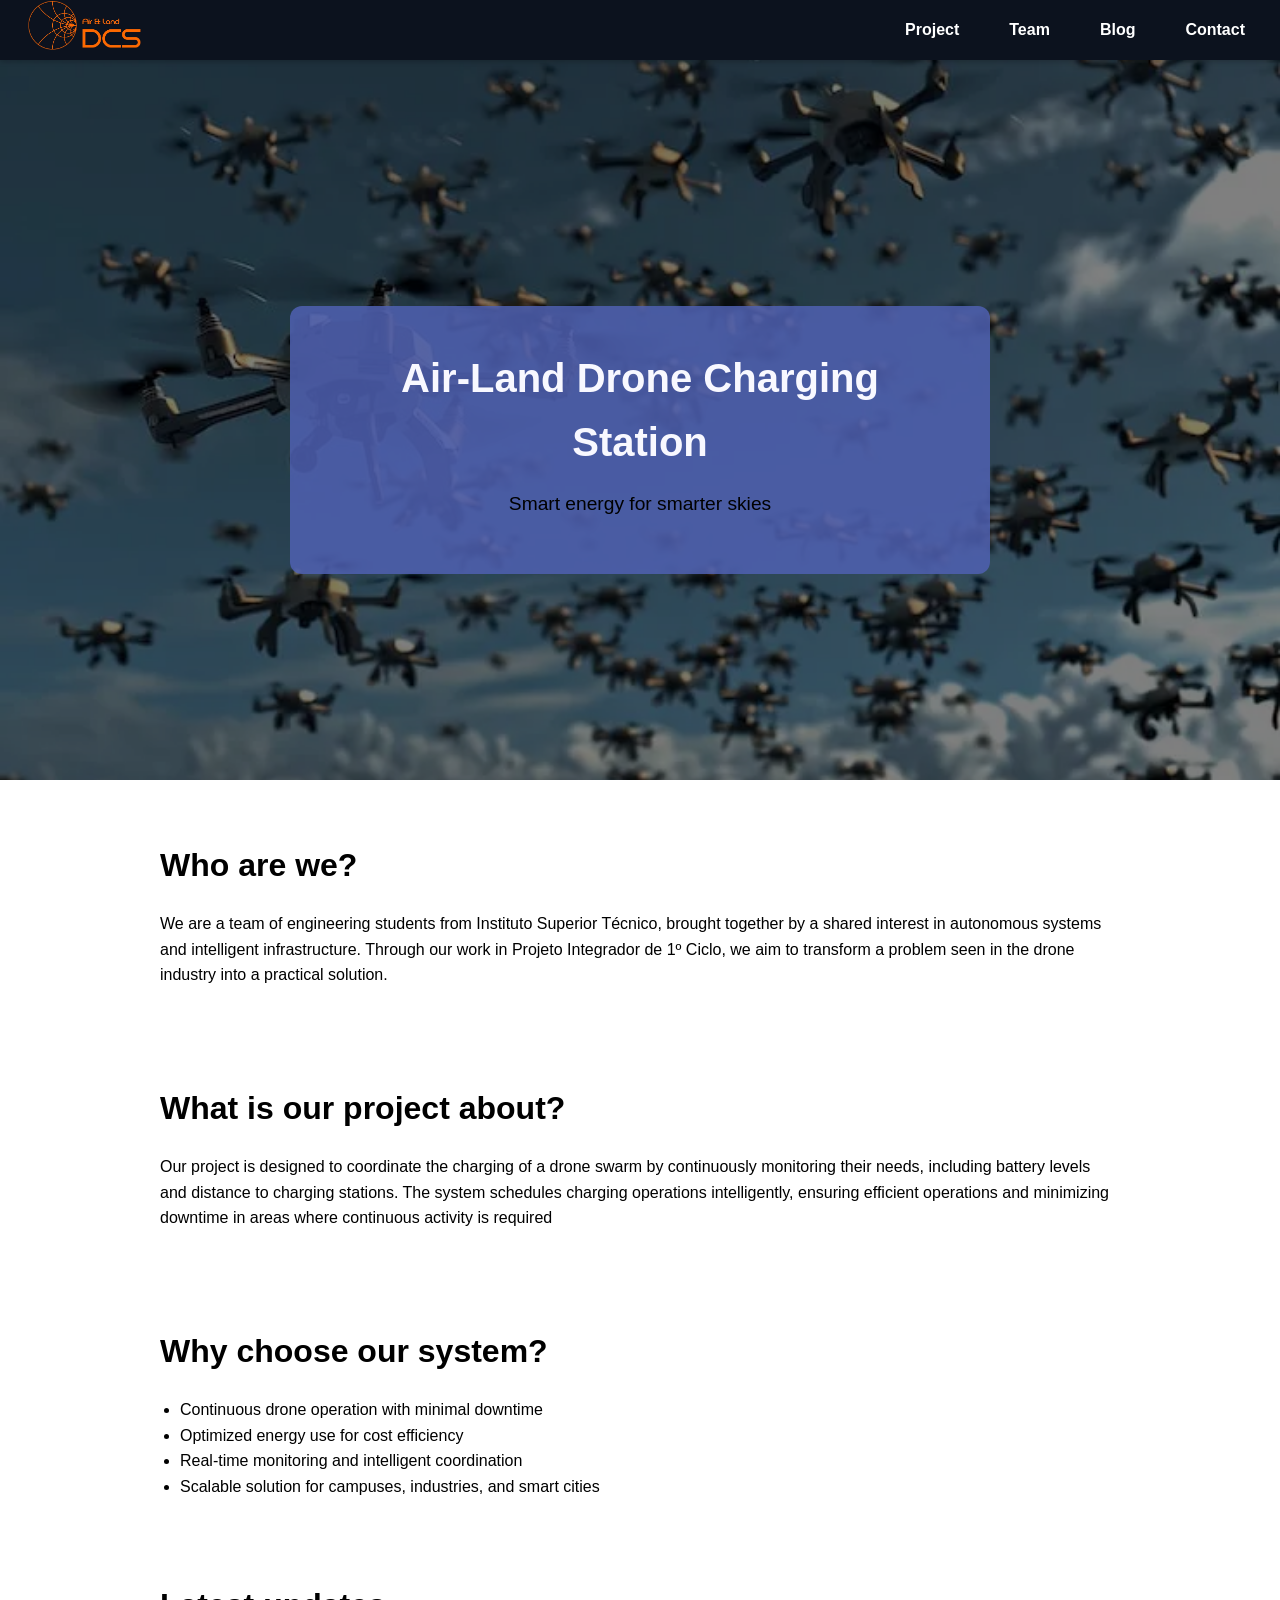
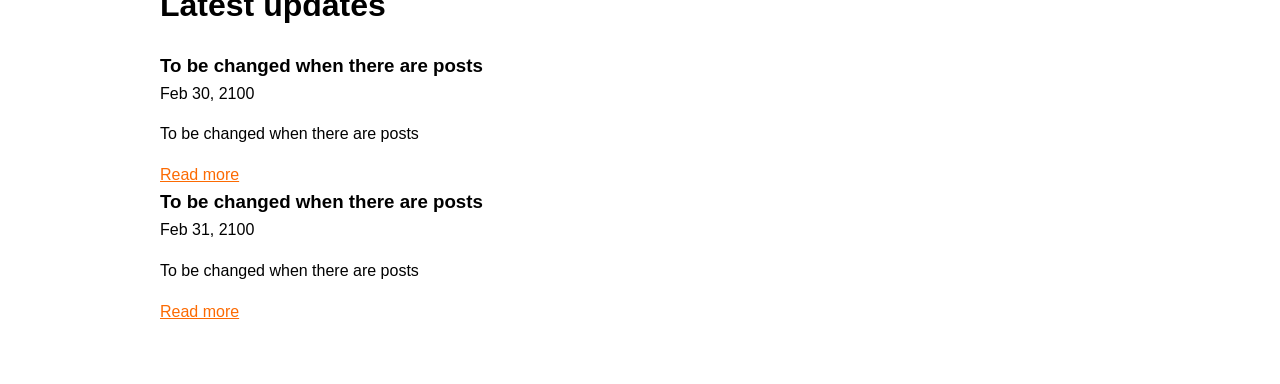
==== index.html @ af237a59 "Organizing images into folder" ====
<!DOCTYPE html>
<html lang="en">
<head>
    <meta charset="UTF-8">
    <meta name="viewport" content="width=device-width, initial-scale=1.0">
    <title>Home - Air-Land Drone Charging Station</title>
    <link rel="stylesheet" href="site.css">
</head>
<body>

<nav>
    <div class="logo">
    <a href="index.html">
        <img src="images/logo.jpeg" alt="Air-Land Drone Charging Station Logo">
    </a>
    </div>

    <ul>
        <li><a href="project.html">Project</a></li>
        <li><a href="team.html">Team</a></li>
        <li><a href="blog.html">Blog</a></li>
        <li><a href="contact.html">Contact</a></li>
    </ul>
</nav>

<header class="hero">
    <div class="hero-content">
        <h1>Air-Land Drone Charging Station</h1>
        <p>Smart energy for smarter skies</p>
    </div>
</header>


<section>
    <h2>Who are we?</h2>
    <p>
        We are a team of engineering students from Instituto Superior Técnico, brought together by a shared interest in autonomous systems and intelligent infrastructure. Through our work in Projeto Integrador de 1º Ciclo, we aim to transform a problem seen in the drone industry into a practical solution.
    </p>
</section>

<section>
    <h2>What is our project about?</h2>
    <p>
        Our project is designed to coordinate the charging of a drone swarm by continuously monitoring their needs, including battery levels and distance to charging stations. The system schedules charging operations intelligently, ensuring efficient operations and minimizing downtime in areas where continuous activity is required
    </p>
</section>

<section>
    <h2>Why choose our system?</h2>
    <ul>
        <li>Continuous drone operation with minimal downtime</li>
        <li>Optimized energy use for cost efficiency</li>
        <li>Real-time monitoring and intelligent coordination</li>
        <li>Scalable solution for campuses, industries, and smart cities</li>
    </ul>
</section>

<section class="blog-preview">
    <h2>Latest updates</h2>
    <div class="blog-cards">
        <!-- Blog Post 1 -->
        <article class="blog-card">
            <h3>To be changed when there are posts</h3>
            <p class="date">Feb 30, 2100</p>
            <p>
                To be changed when there are posts
            </p>
            <a href="blog-post1.html" class="read-more">Read more</a>
        </article>

        <!-- Blog Post 2 -->
        <article class="blog-card">
            <h3>To be changed when there are posts</h3>
            <p class="date">Feb 31, 2100</p>
            <p>
                To be changed when there are posts
            </p>
            <a href="blog-post2.html" class="read-more">Read more</a>
        </article>
    </div>
</section>
</body>
</html>
---- site.css ----
/* =========================
   GENERAL RESET
========================= */
* {
    margin: 0;
    padding: 0;
    box-sizing: border-box;
    font-family: Arial, sans-serif;
}

body {
    background-color: #ffffff;
    color: #000000;
    line-height: 1.6;
    margin-top: 60px; /* Push content below fixed navbar */
}

/* =========================
   NAVBAR
========================= */
nav {
    background-color: #0c121e;
    position: fixed;
    top: 0;
    left: 0;
    width: 100%;
    height: 60px;
    z-index: 1000;
    display: flex;
    justify-content: space-between;
    align-items: center;
    padding: 0 20px;
    box-shadow: 0 2px 5px rgba(0,0,0,0.2);
}

nav .logo h2 {
    color: white;
    font-size: 1.5rem;
}

nav ul {
    list-style: none;
    display: flex;
    margin: 0;
    padding: 0;
}

nav ul li {
    margin-left: 20px;
}

nav ul li a {
    color: white;
    text-decoration: none;
    font-weight: bold;
    padding: 10px 15px;
    display: block;
    transition: background-color 0.3s, color 0.3s;
}

nav ul li a:hover {
    background-color: #f75d0a;
    border-radius: 4px;
}

/* =========================
   HEADER
========================= */
header {
    text-align: center;
    padding: 80px 20px 40px 20px; /* Top padding accounts for navbar */
    background-color: #060d41;
}

header h1 {
    font-size: 2.5rem;
    color: #f8f8ff;
    margin-bottom: 10px;
}

header p {
    font-size: 1.2rem;
}

/* =========================
   SECTIONS
========================= */
section {
    max-width: 1000px;
    margin: 40px auto;
    padding: 20px;
}

h2 {
    color: #000000;
    font-size: 2rem;
    margin-bottom: 20px;
}

ul {
    list-style: disc;
    margin-left: 20px;
}

p {
    margin-bottom: 15px;
}

/* =========================
   TEAM CARDS
========================= */
#team div {
    background-color: white;
    padding: 20px;
    margin-bottom: 20px;
    border-radius: 8px;
    box-shadow: 0 2px 8px rgba(0,0,0,0.1);
}

/* =========================
   LINKS
========================= */
a {
    color: #fc6a02;
}

a:hover {
    text-decoration: underline;
}

/* =========================
   FOOTER
========================= */
footer {
    background-color: #333;
    color: white;
    text-align: center;
    padding: 20px 0;
    margin-top: 40px;
}

.logo img {
    height: 65px;   /* Adjust size */
    width: auto;
}


/* =========================
   RESPONSIVE DESIGN
========================= */
@media (max-width: 768px) {
    nav ul {
        flex-direction: column;
        background-color: #333;
        position: absolute;
        top: 60px;
        right: 0;
        width: 100%;
        display: none; /* Hidden by default, can be toggled with JS if needed */
    }

    nav ul li {
        margin: 10px 0;
        text-align: center;
    }

    header h1 {
        font-size: 2rem;
    }

    h2 {
        font-size: 1.5rem;
    }
}

.hero {
    position: relative;
    height: 80vh; /* takes most of screen */
    background: url("images/header.jpeg") center/cover no-repeat;
    display: flex;
    justify-content: center;
    align-items: center;
}

/* Dark translucent overlay */
.hero::before {
    content: "";
    position: absolute;
    inset: 0;
    background: rgba(0, 0, 0, 0.5); /* adjust 0.5 for darker/lighter */
}

/* Box in front */
.hero-content {
    position: relative;
    background: rgba(79, 97, 178, 0.85);
    padding: 40px 60px;
    border-radius: 12px;
    text-align: center;
    max-width: 700px;
}

/* Optional styling */
.hero-content h1 {
    margin-bottom: 15px;
}

.hero-content p {
    font-size: 1.2rem;
}

.team {
    padding: 60px 20px;
    max-width: 1200px;
    margin: 0 auto;
}

.team h2 {
    text-align: center;
    margin-bottom: 50px;
    font-size: 2rem;
}

/* Flex container for cards */
.team-cards {
    display: flex;
    flex-wrap: wrap; /* wrap to second row */
    gap: 30px;
    justify-content: center;
}

/* Each card will take ~1/3 of container width minus gaps */
.team-card {
    background-color: #f9f9f9;
    border-radius: 12px;
    padding: 20px;
    text-align: center;
    flex: 0 1 calc(33.333% - 20px); /* 3 per row with gap adjustment */
    box-shadow: 0 4px 8px rgba(0,0,0,0.1);
    transition: transform 0.3s, box-shadow 0.3s;
}

.team-card:hover {
    transform: translateY(-5px);
    box-shadow: 0 8px 16px rgba(0,0,0,0.2);
}

.team-card img {
    width: 120px;
    height: 120px;
    border-radius: 50%;
    object-fit: cover;
    margin-bottom: 15px;
}

.team-card h3 {
    margin: 10px 0 5px;
}

.team-card p {
    font-size: 0.95rem;
    color: #555;
}

/* Responsive: stack on smaller screens */
@media (max-width: 900px) {
    .team-card {
        flex: 0 1 calc(50% - 20px); /* 2 per row */
    }
}

@media (max-width: 600px) {
    .team-card {
        flex: 0 1 100%; /* 1 per row */
    }
}
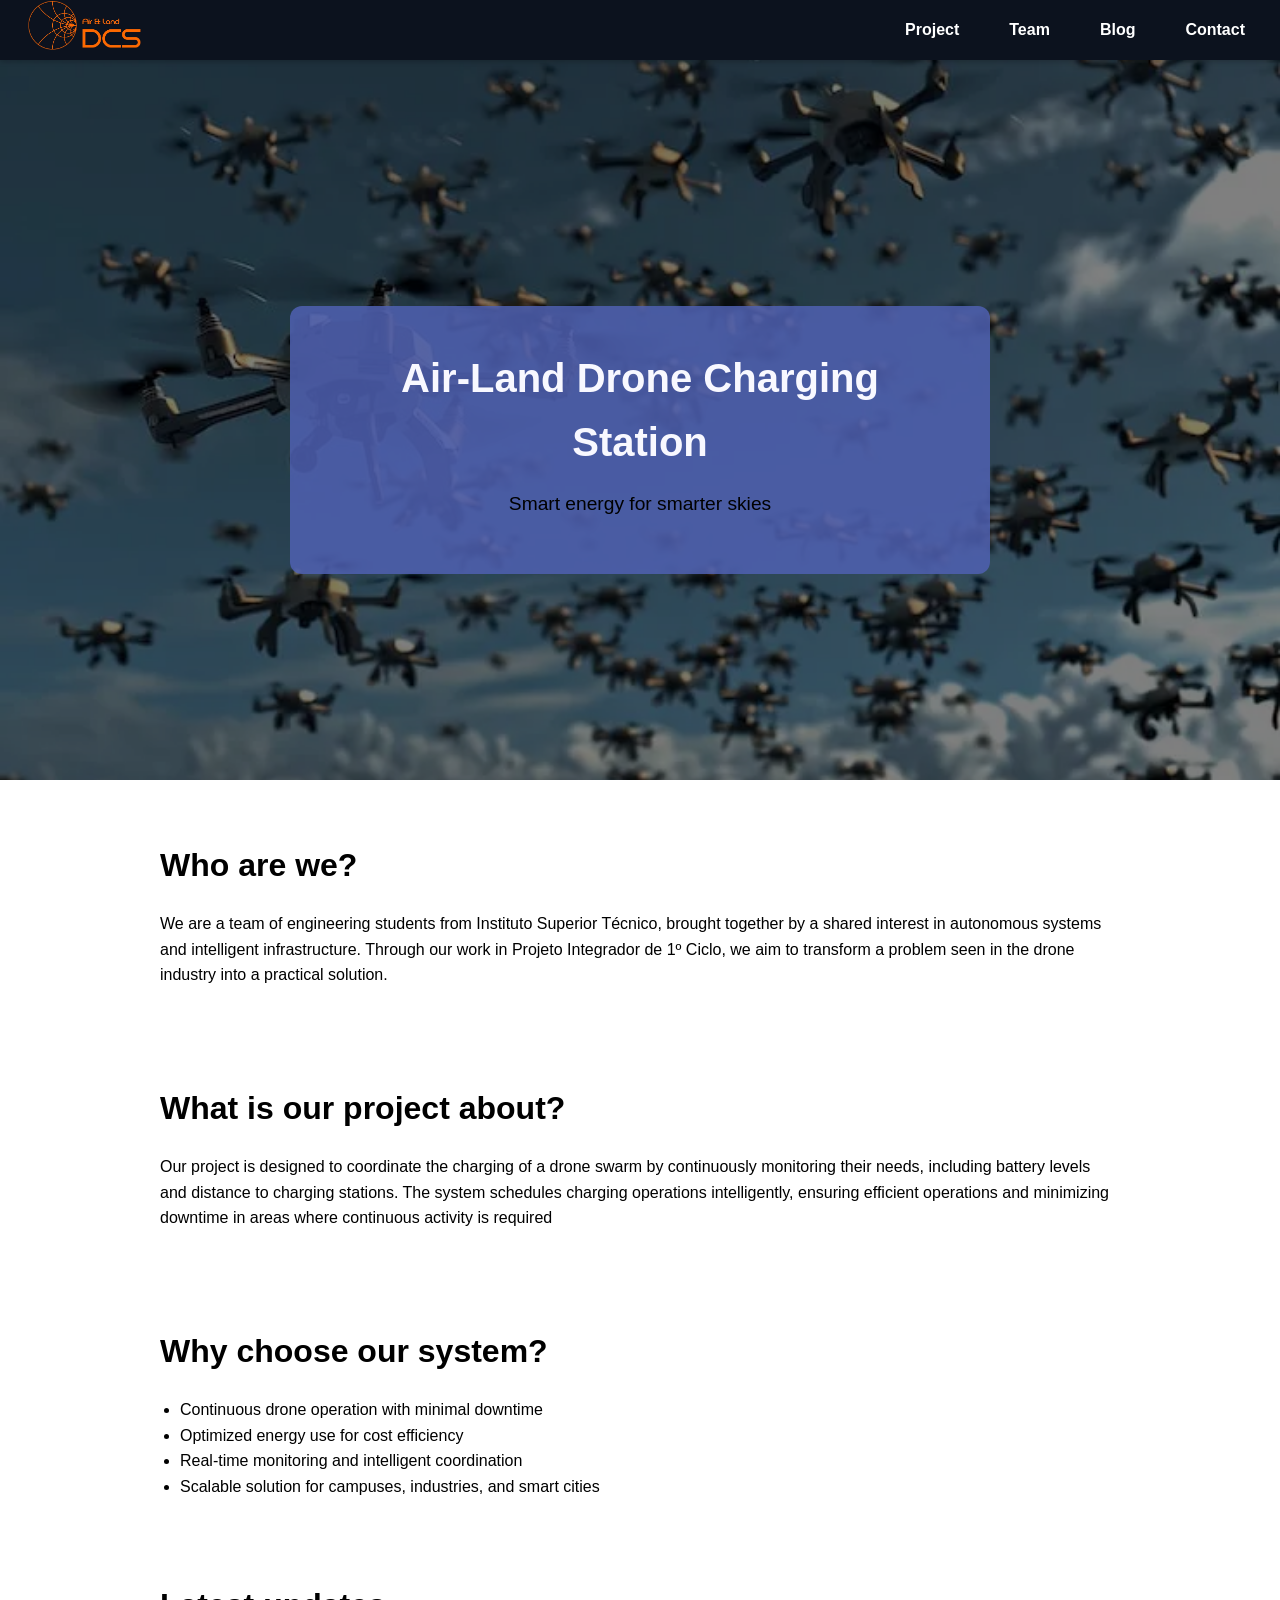
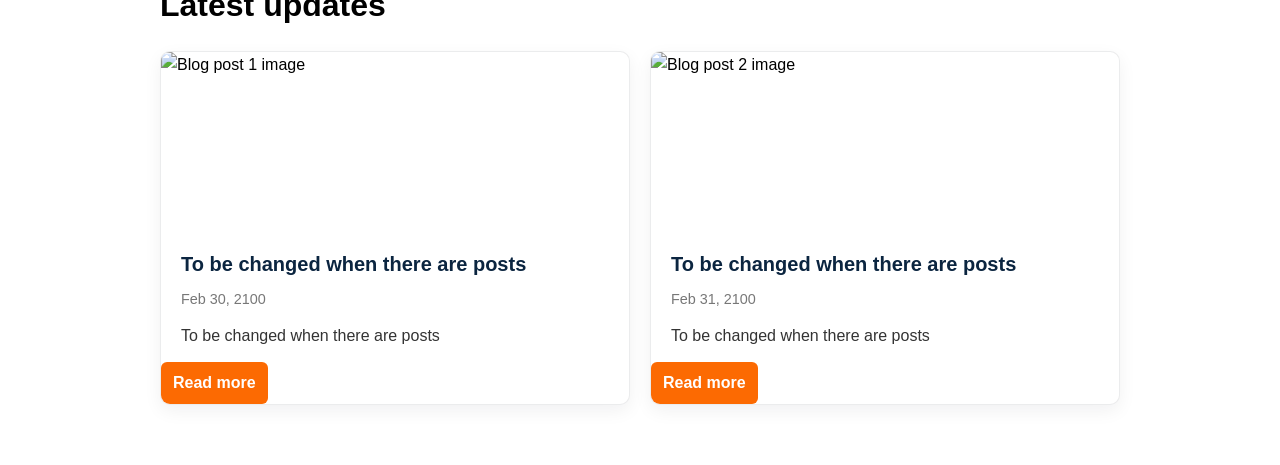
==== commit f2f83bd3: "Introduction of Javascript to website" ====
--- a/index.html
+++ b/index.html
@@ -6,7 +6,7 @@
     <title>Home - Air-Land Drone Charging Station</title>
     <link rel="stylesheet" href="site.css">
 </head>
-<body>
+<body id="top">
 
 <nav>
     <div class="logo">
@@ -60,6 +60,7 @@
     <div class="blog-cards">
         <!-- Blog Post 1 -->
         <article class="blog-card">
+            <img src="images/blog-post-1.jpg" alt="Blog post 1 image" class="blog-image">
             <h3>To be changed when there are posts</h3>
             <p class="date">Feb 30, 2100</p>
             <p>
@@ -70,6 +71,7 @@
 
         <!-- Blog Post 2 -->
         <article class="blog-card">
+            <img src="images/blog-post-2.jpg" alt="Blog post 2 image" class="blog-image">
             <h3>To be changed when there are posts</h3>
             <p class="date">Feb 31, 2100</p>
             <p>
@@ -79,5 +81,10 @@
         </article>
     </div>
 </section>
+
+<!-- Back to top button -->
+<button id="backToTop" class="back-to-top" aria-label="Back to top">↑ Top</button>
+
+<script src="script.js"></script>
 </body>
 </html>
--- a/site.css
+++ b/site.css
@@ -13,6 +13,44 @@
     color: #000000;
     line-height: 1.6;
     margin-top: 60px; /* Push content below fixed navbar */
+}
+
+/* Smooth scrolling for the document */
+html {
+    scroll-behavior: auto;
+}
+
+/* Back-to-top button centered along bottom with fade-in */
+.back-to-top {
+    position: fixed;
+    left: 50%;
+    transform: translateX(-50%) translateY(10px);
+    bottom: 28px;
+    background: #fc6a02;
+    color: #ffffff;
+    border: none;
+    padding: 14px 18px;
+    font-size: 1rem;
+    border-radius: 28px;
+    box-shadow: 0 10px 28px rgba(0,0,0,0.20);
+    cursor: pointer;
+    z-index: 2000;
+    font-weight: 800;
+    opacity: 0;
+    visibility: hidden;
+    pointer-events: none;
+    transition: opacity 420ms cubic-bezier(.2,.8,.2,1), transform 420ms cubic-bezier(.2,.8,.2,1);
+}
+
+.back-to-top.show {
+    opacity: 1;
+    visibility: visible;
+    pointer-events: auto;
+    transform: translateX(-50%) translateY(0);
+}
+
+.back-to-top:hover {
+    background: #f75d0a;
 }
 
 /* =========================
@@ -274,3 +312,174 @@
         flex: 0 1 100%; /* 1 per row */
     }
 }
+
+/* Team hero with background image and white overlay */
+.team-hero {
+    position: relative;
+    background: url("images/preto.jpeg") center/cover no-repeat;
+    padding: 120px 20px; /* creates vertical space for image */
+}
+
+.overlay-box {
+    max-width: 1100px;
+    margin: 0 auto;
+    background: white;
+    padding: 30px;
+    border-radius: 12px;
+    box-shadow: 0 10px 30px rgba(10,20,40,0.12);
+}
+
+.overlay-box h2 {
+    margin-bottom: 18px;
+    font-size: 2rem;
+    text-align: center;
+}
+
+
+.team-members {
+    display: grid;
+    grid-template-columns: repeat(3, 1fr);
+    gap: 18px;
+    justify-items: center;
+}
+
+.member-card {
+    background: #f9fbff;
+    border-radius: 8px;
+    padding: 14px;
+    width: 100%;
+    max-width: 220px;
+    text-align: center;
+    box-shadow: 0 6px 18px rgba(10,20,40,0.06);
+    display: flex;
+    flex-direction: column;
+    align-items: center;
+    transition: transform 260ms cubic-bezier(.2,.8,.2,1), box-shadow 260ms ease, background-color 260ms ease;
+}
+
+.member-card img {
+    width: 100px;
+    height: 100px;
+    border-radius: 8px; /* small rectangle look */
+    object-fit: cover;
+    margin-bottom: 10px;
+}
+
+/* Hover effect: subtle lift, scale and deeper shadow */
+.member-card:hover {
+    transform: translateY(-8px) scale(1.03);
+    box-shadow: 0 18px 40px rgba(10,20,40,0.16);
+    background: #ffffff;
+}
+
+.member-card h4 {
+    margin: 6px 0 4px;
+    font-size: 1rem;
+}
+
+.member-card p {
+    font-size: 0.9rem;
+    color: #555;
+}
+
+
+@media (max-width: 900px) {
+    .team-members {
+        grid-template-columns: repeat(2, 1fr);
+    }
+
+    .overlay-box {
+        padding: 20px;
+    }
+}
+
+@media (max-width: 480px) {
+    .team-members {
+        grid-template-columns: 1fr;
+    }
+}
+
+/* =========================
+   BLOG PREVIEW CARDS
+   Display two rectangular post cards side-by-side
+========================= */
+.blog-preview .blog-cards {
+    display: flex;
+    gap: 20px;
+    align-items: stretch;
+    justify-content: space-between;
+}
+
+.blog-preview .blog-card {
+    background: #ffffff;
+    border: 1px solid rgba(12,18,30,0.08);
+    border-radius: 10px;
+    overflow: hidden;
+    box-shadow: 0 6px 18px rgba(10,20,40,0.06);
+    flex: 0 1 calc(50% - 10px); /* two cards side-by-side */
+    display: flex;
+    flex-direction: column;
+    justify-content: space-between;
+    min-height: 300px;
+}
+
+.blog-preview .blog-card .blog-image {
+    width: 100%;
+    height: 180px;
+    object-fit: cover;
+    margin-bottom: 0;
+    display: block;
+}
+
+.blog-preview .blog-card > h3,
+.blog-preview .blog-card > .date,
+.blog-preview .blog-card > p,
+.blog-preview .blog-card > .read-more {
+    padding: 0 20px;
+}
+
+.blog-preview .blog-card > h3:first-of-type {
+    padding-top: 16px;
+}
+
+.blog-preview .blog-card h3 {
+    font-size: 1.25rem;
+    margin-bottom: 8px;
+    color: #0b2540;
+}
+
+.blog-preview .blog-card .date {
+    color: #777;
+    font-size: 0.9rem;
+    margin-bottom: 12px;
+}
+
+.blog-preview .blog-card p {
+    color: #333;
+    margin-bottom: 14px;
+    flex-grow: 1;
+}
+
+.blog-preview .blog-card .read-more {
+    align-self: flex-start;
+    background: #fc6a02;
+    color: white;
+    padding: 8px 12px;
+    border-radius: 6px;
+    text-decoration: none;
+    font-weight: bold;
+}
+
+.blog-preview .blog-card .read-more:hover {
+    background: #f75d0a;
+}
+
+@media (max-width: 720px) {
+    .blog-preview .blog-cards {
+        flex-direction: column;
+    }
+
+    .blog-preview .blog-card {
+        flex: 0 1 100%;
+    }
+}
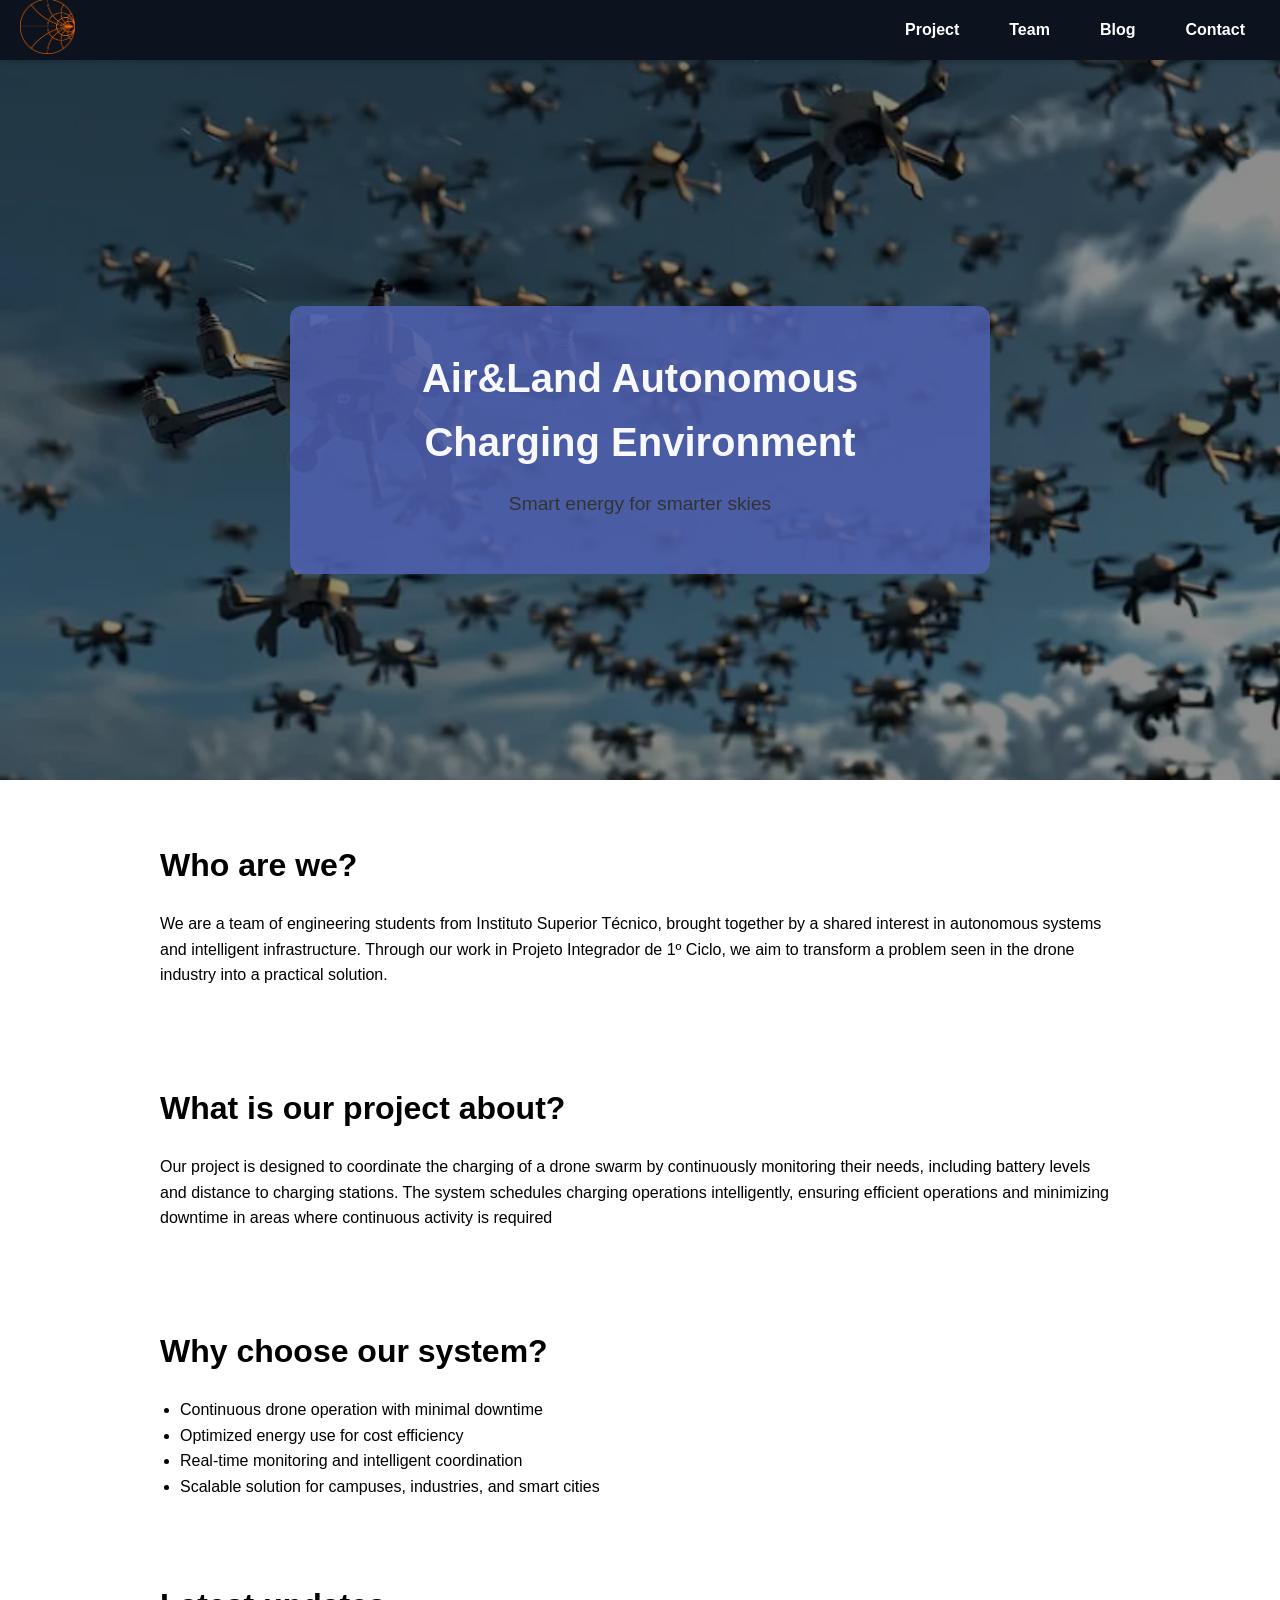
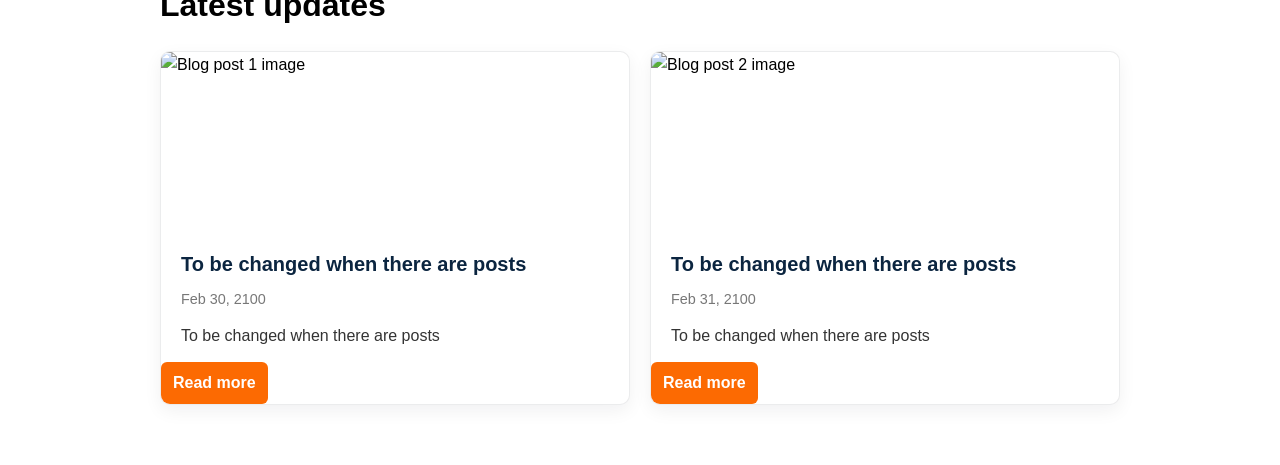
==== commit 1a2aecd9: "finishing touches" ====
--- a/index.html
+++ b/index.html
@@ -3,7 +3,7 @@
 <head>
     <meta charset="UTF-8">
     <meta name="viewport" content="width=device-width, initial-scale=1.0">
-    <title>Home - Air-Land Drone Charging Station</title>
+    <title>Home - Air&Land Autonomous Charging Environment</title>
     <link rel="stylesheet" href="site.css">
 </head>
 <body id="top">
@@ -11,7 +11,7 @@
 <nav>
     <div class="logo">
     <a href="index.html">
-        <img src="images/logo.jpeg" alt="Air-Land Drone Charging Station Logo">
+        <img src="images/logo2.jpeg" alt="Air&Land Autonomous Charging Environment Logo">
     </a>
     </div>
 
@@ -23,9 +23,9 @@
     </ul>
 </nav>
 
-<header class="hero">
+<header class="hero hero--large">
     <div class="hero-content">
-        <h1>Air-Land Drone Charging Station</h1>
+        <h1>Air&Land Autonomous Charging Environment</h1>
         <p>Smart energy for smarter skies</p>
     </div>
 </header>
@@ -66,7 +66,7 @@
             <p>
                 To be changed when there are posts
             </p>
-            <a href="blog-post1.html" class="read-more">Read more</a>
+            <a href="404.html" class="read-more">Read more</a>
         </article>
 
         <!-- Blog Post 2 -->
@@ -77,7 +77,7 @@
             <p>
                 To be changed when there are posts
             </p>
-            <a href="blog-post2.html" class="read-more">Read more</a>
+            <a href="404.html" class="read-more">Read more</a>
         </article>
     </div>
 </section>
--- a/site.css
+++ b/site.css
@@ -29,9 +29,13 @@
     background: #fc6a02;
     color: #ffffff;
     border: none;
-    padding: 14px 18px;
-    font-size: 1rem;
-    border-radius: 28px;
+    width: 110px;
+    height: 44px;
+    display: flex;
+    align-items: center;
+    justify-content: center;
+    font-size: 1.2rem;
+    border-radius: 22px;
     box-shadow: 0 10px 28px rgba(0,0,0,0.20);
     cursor: pointer;
     z-index: 2000;
@@ -178,7 +182,7 @@
 }
 
 .logo img {
-    height: 65px;   /* Adjust size */
+    height: 55px;   /* Adjust size */
     width: auto;
 }
 
@@ -212,39 +216,67 @@
 }
 
 .hero {
+    background: url("images/header.jpeg") center/cover no-repeat;
+    background-size: cover;
+}
+
+/* Large hero: used on index page, shows overlay + centered box */
+.hero.hero--large {
     position: relative;
-    height: 80vh; /* takes most of screen */
-    background: url("images/header.jpeg") center/cover no-repeat;
-    display: flex;
+    height: 80vh; /* big header for index */
+    display: flex;
+    align-items: center;
     justify-content: center;
-    align-items: center;
-}
-
-/* Dark translucent overlay */
-.hero::before {
+}
+
+.hero.hero--large::before {
     content: "";
     position: absolute;
     inset: 0;
-    background: rgba(0, 0, 0, 0.5); /* adjust 0.5 for darker/lighter */
-}
-
-/* Box in front */
-.hero-content {
+    background: rgba(0, 0, 0, 0.45);
+}
+
+.hero.hero--large .hero-content {
     position: relative;
     background: rgba(79, 97, 178, 0.85);
     padding: 40px 60px;
     border-radius: 12px;
     text-align: center;
     max-width: 700px;
-}
-
-/* Optional styling */
+    color: #f8f8ff;
+}
+
+.hero.hero--large .hero-content h1 {
+    margin-bottom: 15px;
+}
+
+.hero.hero--large .hero-content p {
+    font-size: 1.2rem;
+}
+
+/* Small hero: used on project page, no overlay, smaller height */
+.hero.hero--small {
+    position: relative;
+    height: 40vh; /* reduced height for project */
+    display: block;
+}
+
+/* Generic hero-content when used outside header (project page) */
+.hero-content {
+    margin: 20px auto;
+    text-align: center;
+    max-width: 900px;
+    padding: 18px 20px;
+    color: #060d41;
+}
+
 .hero-content h1 {
-    margin-bottom: 15px;
+    margin-bottom: 8px;
 }
 
 .hero-content p {
-    font-size: 1.2rem;
+    font-size: 1.05rem;
+    color: #333;
 }
 
 .team {
@@ -483,3 +515,312 @@
         flex: 0 1 100%;
     }
 }
+
+/* =========================
+   PROJECT SECTIONS - Alternate Text & Images
+========================= */
+.project-section {
+    padding: 60px 20px;
+    max-width: 1200px;
+    margin: 40px auto;
+}
+
+.project-row {
+    display: flex;
+    align-items: center;
+    gap: 50px;
+    justify-content: space-between;
+}
+
+.project-row.reverse {
+    flex-direction: row-reverse;
+}
+
+.project-text {
+    flex: 1;
+    min-width: 300px;
+}
+
+.project-text h2 {
+    font-size: 2rem;
+    color: #0c121e;
+    margin-bottom: 20px;
+}
+
+.project-text p {
+    font-size: 1.05rem;
+    color: #333;
+    line-height: 1.8;
+    margin-bottom: 15px;
+}
+
+.project-image {
+    flex: 1;
+    min-width: 300px;
+}
+
+.project-image img {
+    width: 100%;
+    height: auto;
+    border-radius: 12px;
+    box-shadow: 0 8px 20px rgba(0,0,0,0.15);
+    object-fit: cover;
+}
+
+.key-features {
+    padding: 60px 20px;
+    max-width: 1000px;
+    margin: 60px auto;
+    background-color: #f5f5f5;
+    border-radius: 12px;
+}
+
+.key-features h2 {
+    text-align: center;
+    margin-bottom: 30px;
+    font-size: 2rem;
+}
+
+.key-features ul {
+    list-style: none;
+    margin-left: 0;
+}
+
+.key-features li {
+    padding: 12px 0 12px 30px;
+    position: relative;
+    font-size: 1.05rem;
+    color: #333;
+}
+
+.key-features li::before {
+    content: "✓";
+    position: absolute;
+    left: 0;
+    color: #fc6a02;
+    font-weight: bold;
+    font-size: 1.2rem;
+}
+
+/* Responsive Design for Project Sections */
+@media (max-width: 900px) {
+    .project-row {
+        flex-direction: column;
+        gap: 30px;
+    }
+
+    .project-row.reverse {
+        flex-direction: column;
+    }
+
+    .project-text,
+    .project-image {
+        min-width: 100%;
+    }
+
+    .project-row {
+        gap: 30px;
+    }
+}
+
+@media (max-width: 600px) {
+    .project-section {
+        padding: 40px 15px;
+    }
+
+    .project-text h2 {
+        font-size: 1.5rem;
+    }
+
+    .project-text p {
+        font-size: 1rem;
+    }
+}
+
+/* =========================
+   CONTACT PAGE STYLES
+========================= */
+.contact-page {
+    max-width: 1000px;
+    margin: 40px auto;
+    padding: 0 20px;
+}
+
+.contact-info,
+.location {
+    background: #f9f9f9;
+    padding: 30px 20px;
+    border-radius: 12px;
+    margin-bottom: 40px;
+    box-shadow: 0 4px 12px rgba(0,0,0,0.08);
+}
+
+.map-container {
+            width: 100%;
+            height: 400px;
+            border-radius: 12px;
+            overflow: hidden;
+            margin-top: 20px;
+        }
+
+        /* Back-to-top button */
+        .back-to-top {
+            position: fixed;
+            bottom: 30px;
+            right: 30px;
+            background: #222;
+            color: #fff;
+            border: none;
+            padding: 12px 16px;
+            border-radius: 50%;
+            cursor: pointer;
+            opacity: 0;
+            transition: opacity 0.3s;
+            z-index: 1000;
+        }
+
+        .back-to-top.show {
+            opacity: 1;
+        }
+
+.contact-info h2,
+.location h2 {
+    margin-bottom: 20px;
+    font-size: 2rem;
+    color: #0c121e;
+}
+
+.contact-info ul {
+    list-style: none;
+    padding-left: 0;
+}
+
+.contact-info li {
+    margin-bottom: 10px;
+    font-size: 1.1rem;
+}
+
+.map-container {
+    position: relative;
+    padding-bottom: 56.25%; /* 16:9 ratio */
+    height: 0;
+    overflow: hidden;
+    border-radius: 12px;
+}
+
+.map-container iframe {
+    position: absolute;
+    top: 0;
+    left: 0;
+    width: 100%;
+    height: 100%;
+    border: 0;
+}
+
+/* =========================
+   404 ERROR PAGE
+========================= */
+.error-404 {
+    display: flex;
+    align-items: center;
+    justify-content: center;
+    gap: 60px;
+    max-width: 1200px;
+    margin: 80px auto;
+    padding: 40px 20px;
+    min-height: 60vh;
+}
+
+.error-content {
+    flex: 1;
+    min-width: 300px;
+}
+
+.error-content h1 {
+    font-size: 8rem;
+    font-weight: 900;
+    color: #fc6a02;
+    line-height: 1;
+    margin-bottom: 10px;
+}
+
+.error-content h2 {
+    font-size: 2.5rem;
+    color: #0c121e;
+    margin-bottom: 20px;
+}
+
+.error-content p {
+    font-size: 1.1rem;
+    color: #555;
+    margin-bottom: 30px;
+    line-height: 1.8;
+}
+
+.error-btn {
+    display: inline-block;
+    background: #fc6a02;
+    color: white;
+    padding: 14px 32px;
+    border-radius: 8px;
+    text-decoration: none;
+    font-weight: bold;
+    font-size: 1.05rem;
+    transition: background 0.3s ease;
+}
+
+.error-btn:hover {
+    background: #f75d0a;
+    text-decoration: none;
+}
+
+.error-image {
+    flex: 1;
+    min-width: 300px;
+    text-align: center;
+}
+
+.error-image img {
+    width: 100%;
+    max-width: 450px;
+    height: auto;
+    border-radius: 12px;
+    box-shadow: 0 10px 40px rgba(0,0,0,0.15);
+}
+
+/* Responsive: stack on smaller screens */
+@media (max-width: 900px) {
+    .error-404 {
+        flex-direction: column;
+        gap: 40px;
+        margin: 60px auto;
+    }
+
+    .error-content h1 {
+        font-size: 6rem;
+    }
+
+    .error-content h2 {
+        font-size: 2rem;
+    }
+}
+
+@media (max-width: 600px) {
+    .error-404 {
+        margin: 40px auto;
+        padding: 20px 15px;
+    }
+
+    .error-content h1 {
+        font-size: 4rem;
+    }
+
+    .error-content h2 {
+        font-size: 1.5rem;
+    }
+
+    .error-content p {
+        font-size: 1rem;
+    }
+}
+
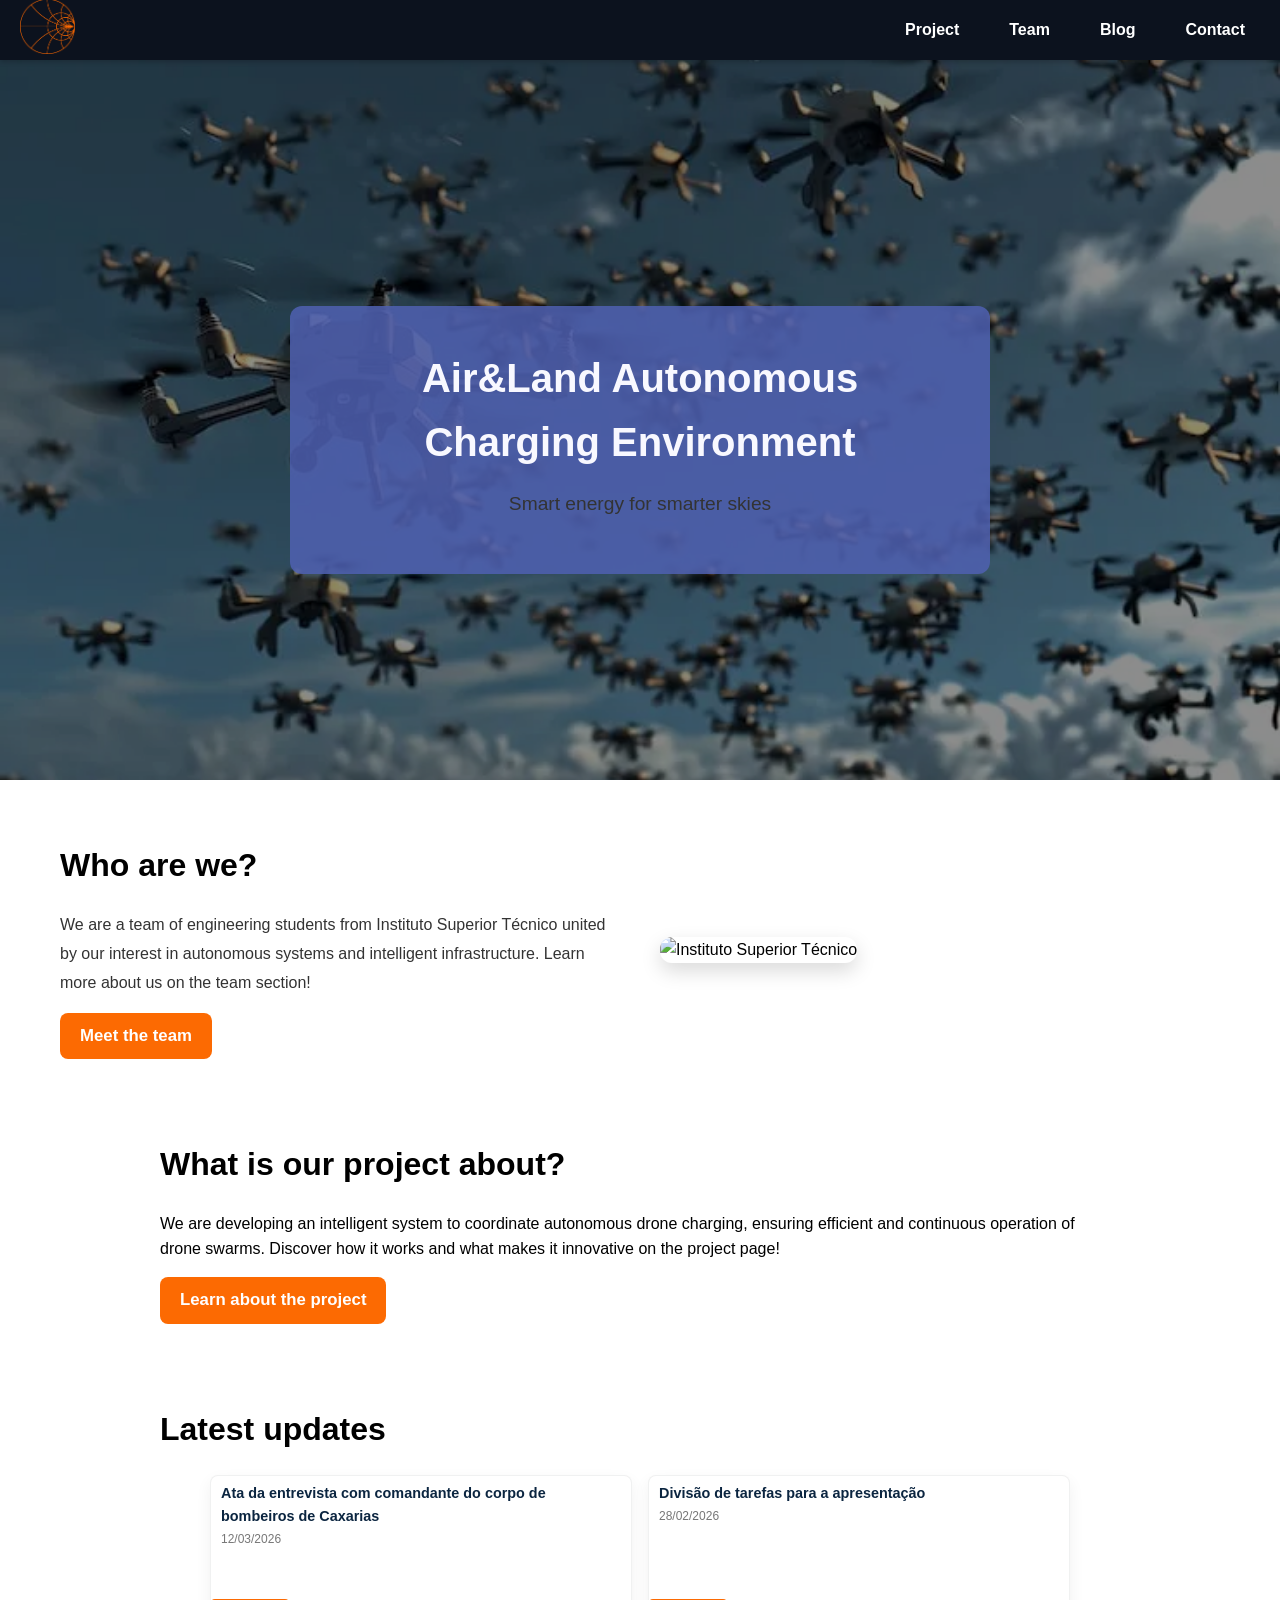
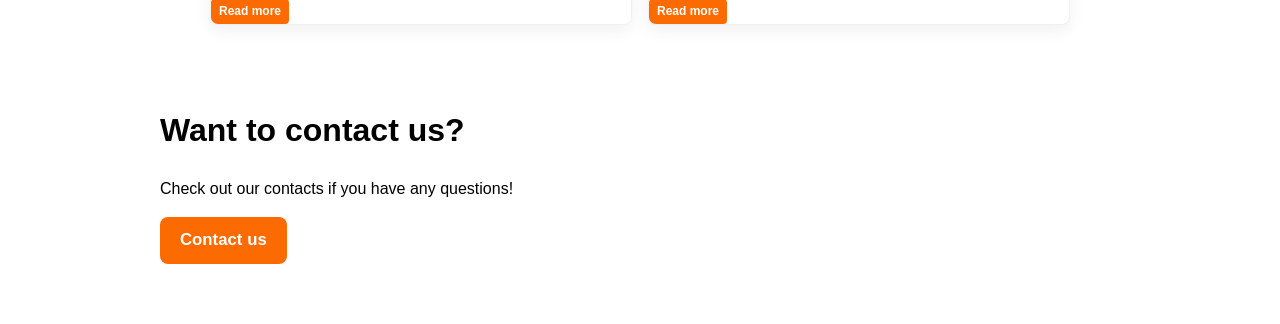
==== commit f13b5057: "pagina da equipa melhorada" ====
--- a/index.html
+++ b/index.html
@@ -31,55 +31,49 @@
 </header>
 
 
-<section>
-    <h2>Who are we?</h2>
-    <p>
-        We are a team of engineering students from Instituto Superior Técnico, brought together by a shared interest in autonomous systems and intelligent infrastructure. Through our work in Projeto Integrador de 1º Ciclo, we aim to transform a problem seen in the drone industry into a practical solution.
-    </p>
+<section class="who-are-we">
+    <div class="who-content">
+        <h2>Who are we?</h2>
+        <p>
+            We are a team of engineering students from Instituto Superior Técnico united by our interest in autonomous systems and intelligent infrastructure. Learn more about us on the team section!
+        </p>
+        <a href="team.html" class="team-btn">Meet the team</a>
+    </div>
+    <div class="who-image">
+        <img src="images/tecnico.jpeg" alt="Instituto Superior Técnico">
+    </div>
 </section>
 
 <section>
     <h2>What is our project about?</h2>
     <p>
-        Our project is designed to coordinate the charging of a drone swarm by continuously monitoring their needs, including battery levels and distance to charging stations. The system schedules charging operations intelligently, ensuring efficient operations and minimizing downtime in areas where continuous activity is required
+        We are developing an intelligent system to coordinate autonomous drone charging, ensuring efficient and continuous operation of drone swarms. Discover how it works and what makes it innovative on the project page!
     </p>
-</section>
-
-<section>
-    <h2>Why choose our system?</h2>
-    <ul>
-        <li>Continuous drone operation with minimal downtime</li>
-        <li>Optimized energy use for cost efficiency</li>
-        <li>Real-time monitoring and intelligent coordination</li>
-        <li>Scalable solution for campuses, industries, and smart cities</li>
-    </ul>
+    <a href="project.html" class="project-btn">Learn about the project</a>
 </section>
 
 <section class="blog-preview">
     <h2>Latest updates</h2>
     <div class="blog-cards">
+     <article class="blog-card">
+                <h3>Ata da entrevista com comandante do corpo de bombeiros de Caxarias</h3>
+                <p class="date">12/03/2026</p>
+                <a href="12_3.html" class="read-more">Read more</a>
+            </article>
+
         <!-- Blog Post 1 -->
         <article class="blog-card">
-            <img src="images/blog-post-1.jpg" alt="Blog post 1 image" class="blog-image">
-            <h3>To be changed when there are posts</h3>
-            <p class="date">Feb 30, 2100</p>
-            <p>
-                To be changed when there are posts
-            </p>
-            <a href="404.html" class="read-more">Read more</a>
-        </article>
-
-        <!-- Blog Post 2 -->
-        <article class="blog-card">
-            <img src="images/blog-post-2.jpg" alt="Blog post 2 image" class="blog-image">
-            <h3>To be changed when there are posts</h3>
-            <p class="date">Feb 31, 2100</p>
-            <p>
-                To be changed when there are posts
-            </p>
-            <a href="404.html" class="read-more">Read more</a>
+                <h3>Divisão de tarefas para a apresentação</h3>
+                <p class="date">28/02/2026</p>
+                <a href="28_2.html" class="read-more">Read more</a>
         </article>
     </div>
+</section>
+
+<section>
+    <h2>Want to contact us?</h2>
+    <p>Check out our contacts if you have any questions!</p>
+    <a href="contact.html" class="contact-btn">Contact us</a>
 </section>
 
 <!-- Back to top button -->
--- a/site.css
+++ b/site.css
@@ -218,6 +218,7 @@
 .hero {
     background: url("images/header.jpeg") center/cover no-repeat;
     background-size: cover;
+    margin-bottom: 24px; /* space between header image and following title/content */
 }
 
 /* Large hero: used on index page, shows overlay + centered box */
@@ -345,18 +346,152 @@
     }
 }
 
-/* Team hero with background image and white overlay */
+/* Team hero section */
 .team-hero {
     position: relative;
-    background: url("images/preto.jpeg") center/cover no-repeat;
-    padding: 120px 20px; /* creates vertical space for image */
+    background: #f1f4ff;
+    min-height: auto;
+    display: block;
+    padding: 50px 20px 30px;
+}
+
+.team-hero h2 {
+    text-align: center;
+    margin-bottom: 20px;
+}
+
+/* Team page alternating member rows */
+.team-section {
+    max-width: 1100px;
+    margin: 80px auto 40px;
+    padding: 0 16px;
+}
+
+.team-top-row {
+    display: grid;
+    grid-template-columns: 1fr minmax(260px, 440px);
+    gap: 24px;
+    align-items: center;
+    margin-bottom: 28px;
+}
+
+.team-intro-block h2 {
+    margin: 0 0 12px;
+    font-size: 2rem;
+    color: #0c121e;
+}
+
+.team-intro-block p {
+    font-size: 1rem;
+    color: #2f3858;
+    line-height: 1.4;
+    max-width: 640px;
+}
+
+.team-group-photo {
+    margin: 0;
+    border-radius: 12px;
+    overflow: hidden;
+    box-shadow: 0 10px 24px rgba(0,0,0,0.18);
+}
+
+.team-group-photo img {
+    width: 100%;
+    height: auto;
+    display: block;
+    object-fit: cover;
+}
+
+.meet-team-title {
+    text-align: left;
+    margin: 20px 0 10px;
+    font-size: 2rem;
+    color: #0b173f;
+}
+
+.team-alternate {
+    display: flex;
+    flex-direction: column;
+    gap: 16px;
+}
+
+.member-row {
+    display: grid;
+    grid-template-columns: minmax(260px, 420px) 1fr;
+    grid-template-areas: "photo info";
+    gap: 24px;
+    align-items: center;
+    background: #ffffff;
+    border-radius: 12px;
+    border: 1px solid #e6e9f5;
+    padding: 16px;
+    box-shadow: 0 4px 14px rgba(0,0,0,0.06);
+}
+
+.member-row .member-photo {
+    grid-area: photo;
+}
+
+.member-row .member-info {
+    grid-area: info;
+}
+
+.member-row .member-photo img {
+    width: 100%;
+    height: 380px;
+    object-fit: cover;
+    border-radius: 10px;
+    display: block;
+}
+
+.member-row.reverse {
+    grid-template-columns: 1fr minmax(260px, 420px);
+    grid-template-areas: "info photo";
+}
+
+.member-row .member-info h3 {
+    margin: 0 0 8px;
+    font-size: 1.6rem;
+    color: #0d1a45;
+}
+
+.member-row .member-info p {
+    margin: 0;
+    color: #293a6f;
+    font-size: 1.05rem;
+    line-height: 1.45;
+}
+
+.team-alternate .member-row:nth-child(odd) {
+    background: #ffffff;
+}
+
+.team-alternate .member-row:nth-child(even) {
+    background: #f8fbff;
+}
+
+@media (max-width: 950px) {
+    .team-top-row {
+        grid-template-columns: 1fr;
+    }
+
+    .member-row,
+    .member-row.reverse {
+        grid-template-columns: 1fr;
+    }
+
+    .member-row .member-photo img {
+        height: 300px;
+    }
 }
 
 .overlay-box {
-    max-width: 1100px;
+    /* wider but responsive: use up to 1200px or 92% of viewport */
+    width: min(1200px, 92%);
+    max-width: 1200px;
     margin: 0 auto;
     background: white;
-    padding: 30px;
+    padding: 36px 36px;
     border-radius: 12px;
     box-shadow: 0 10px 30px rgba(10,20,40,0.12);
 }
@@ -367,13 +502,6 @@
     text-align: center;
 }
 
-
-.team-members {
-    display: grid;
-    grid-template-columns: repeat(3, 1fr);
-    gap: 18px;
-    justify-items: center;
-}
 
 .member-card {
     background: #f9fbff;
@@ -435,29 +563,30 @@
    BLOG PREVIEW CARDS
    Display two rectangular post cards side-by-side
 ========================= */
+
 .blog-preview .blog-cards {
     display: flex;
-    gap: 20px;
+    gap: 16px;
     align-items: stretch;
     justify-content: space-between;
 }
 
 .blog-preview .blog-card {
     background: #ffffff;
-    border: 1px solid rgba(12,18,30,0.08);
-    border-radius: 10px;
+    border: 1px solid rgba(12,18,30,0.06);
+    border-radius: 8px;
     overflow: hidden;
-    box-shadow: 0 6px 18px rgba(10,20,40,0.06);
-    flex: 0 1 calc(50% - 10px); /* two cards side-by-side */
+    box-shadow: 0 6px 16px rgba(10,20,40,0.06);
+    flex: 0 1 calc(45% - 10px); /* slightly narrower cards */
     display: flex;
     flex-direction: column;
     justify-content: space-between;
-    min-height: 300px;
+    min-height: 150px; /* small rectangle */
 }
 
 .blog-preview .blog-card .blog-image {
     width: 100%;
-    height: 180px;
+    height: 70px; /* very small image */
     object-fit: cover;
     margin-bottom: 0;
     display: block;
@@ -467,43 +596,101 @@
 .blog-preview .blog-card > .date,
 .blog-preview .blog-card > p,
 .blog-preview .blog-card > .read-more {
-    padding: 0 20px;
+    padding: 0 10px; /* compact padding */
 }
 
 .blog-preview .blog-card > h3:first-of-type {
-    padding-top: 16px;
+    padding-top: 6px;
+    padding-bottom: 2px;
 }
 
 .blog-preview .blog-card h3 {
-    font-size: 1.25rem;
-    margin-bottom: 8px;
+    font-size: 0.9rem; /* very small heading */
+    margin: 0;
     color: #0b2540;
 }
 
 .blog-preview .blog-card .date {
     color: #777;
-    font-size: 0.9rem;
-    margin-bottom: 12px;
+    font-size: 0.75rem;
+    margin: 2px 0;
+    padding-bottom: 2px;
 }
 
 .blog-preview .blog-card p {
     color: #333;
-    margin-bottom: 14px;
+    margin: 2px 0;
     flex-grow: 1;
+    font-size: 0.8rem;
+    line-height: 1.2;
 }
 
 .blog-preview .blog-card .read-more {
     align-self: flex-start;
     background: #fc6a02;
     color: white;
-    padding: 8px 12px;
-    border-radius: 6px;
+    padding: 3px 8px;
+    border-radius: 4px;
     text-decoration: none;
     font-weight: bold;
+    font-size: 0.75rem;
+    margin-top: 2px;
 }
 
 .blog-preview .blog-card .read-more:hover {
     background: #f75d0a;
+}
+
+/* Space multiple .blog-cards groups and center single-card rows */
+.blog-preview .blog-cards + .blog-cards {
+    margin-top: 22px; /* vertical gap between rows of cards */
+}
+
+.blog-preview .blog-cards {
+    /* when a group has only one card, center it */
+    justify-content: flex-start;
+}
+
+.blog-preview .blog-cards:only-child,
+.blog-preview .blog-cards:only-of-type {
+    justify-content: center;
+}
+
+.blog-preview .blog-cards > .blog-card:only-child {
+    margin-left: auto;
+    margin-right: auto;
+    flex: 0 1 60%; /* make single card a bit narrower and centered */
+}
+
+/* Two-column variant: allow stacking one card under another in left column */
+.blog-preview .blog-cards.columns {
+    display: flex;
+    gap: 20px;
+    align-items: flex-start;
+    justify-content: space-between;
+}
+
+.blog-preview .blog-cards.columns .col {
+    display: flex;
+    flex-direction: column;
+    gap: 16px;
+    flex: 0 1 48%;
+}
+
+/* Make stacked cards in the left column visually match spacing */
+.blog-preview .blog-cards.columns .col .blog-card {
+    min-height: unset; /* allow individual cards to size naturally when stacked */
+}
+
+@media (max-width: 720px) {
+    .blog-preview .blog-cards.columns {
+        flex-direction: column;
+        gap: 18px;
+    }
+
+    .blog-preview .blog-cards.columns .col {
+        flex: 0 1 100%;
+    }
 }
 
 @media (max-width: 720px) {
@@ -518,6 +705,53 @@
 
 /* =========================
    PROJECT SECTIONS - Alternate Text & Images
+========================= */
+/* =========================
+   WHO ARE WE SECTION
+========================= */
+.who-are-we {
+    max-width: 1200px;
+    margin: 40px auto;
+    padding: 20px;
+    display: flex;
+    align-items: center;
+    gap: 40px;
+    justify-content: space-between;
+}
+
+.who-content {
+    flex: 1;
+    min-width: 300px;
+}
+
+.who-content h2 {
+    font-size: 2rem;
+    color: #000000;
+    margin-bottom: 20px;
+}
+
+.who-content p {
+    font-size: 1rem;
+    color: #333;
+    line-height: 1.8;
+    margin-bottom: 15px;
+}
+
+.who-image {
+    flex: 1;
+    min-width: 300px;
+}
+
+.who-image img {
+    width: 100%;
+    height: auto;
+    border-radius: 12px;
+    box-shadow: 0 8px 20px rgba(0,0,0,0.15);
+    object-fit: cover;
+}
+
+/* =========================
+   PROJECT SECTIONS
 ========================= */
 .project-section {
     padding: 60px 20px;
@@ -604,6 +838,16 @@
 
 /* Responsive Design for Project Sections */
 @media (max-width: 900px) {
+    .who-are-we {
+        flex-direction: column;
+        gap: 30px;
+    }
+
+    .who-content,
+    .who-image {
+        min-width: 100%;
+    }
+
     .project-row {
         flex-direction: column;
         gap: 30px;
@@ -788,6 +1032,42 @@
     box-shadow: 0 10px 40px rgba(0,0,0,0.15);
 }
 
+.contact-btn {
+    display: inline-block;
+    background: #fc6a02;
+    color: white;
+    padding: 10px 20px;
+    border-radius: 8px;
+    text-decoration: none;
+    font-weight: bold;
+    font-size: 1.05rem;
+    transition: background 0.3s ease;
+}
+
+.team-btn {
+    display: inline-block;
+    background: #fc6a02;
+    color: white;
+    padding: 10px 20px;
+    border-radius: 8px;
+    text-decoration: none;
+    font-weight: bold;
+    font-size: 1.05rem;
+    transition: background 0.3s ease;
+}
+
+.project-btn {
+    display: inline-block;
+    background: #fc6a02;
+    color: white;
+    padding: 10px 20px;
+    border-radius: 8px;
+    text-decoration: none;
+    font-weight: bold;
+    font-size: 1.05rem;
+    transition: background 0.3s ease;
+}
+
 /* Responsive: stack on smaller screens */
 @media (max-width: 900px) {
     .error-404 {
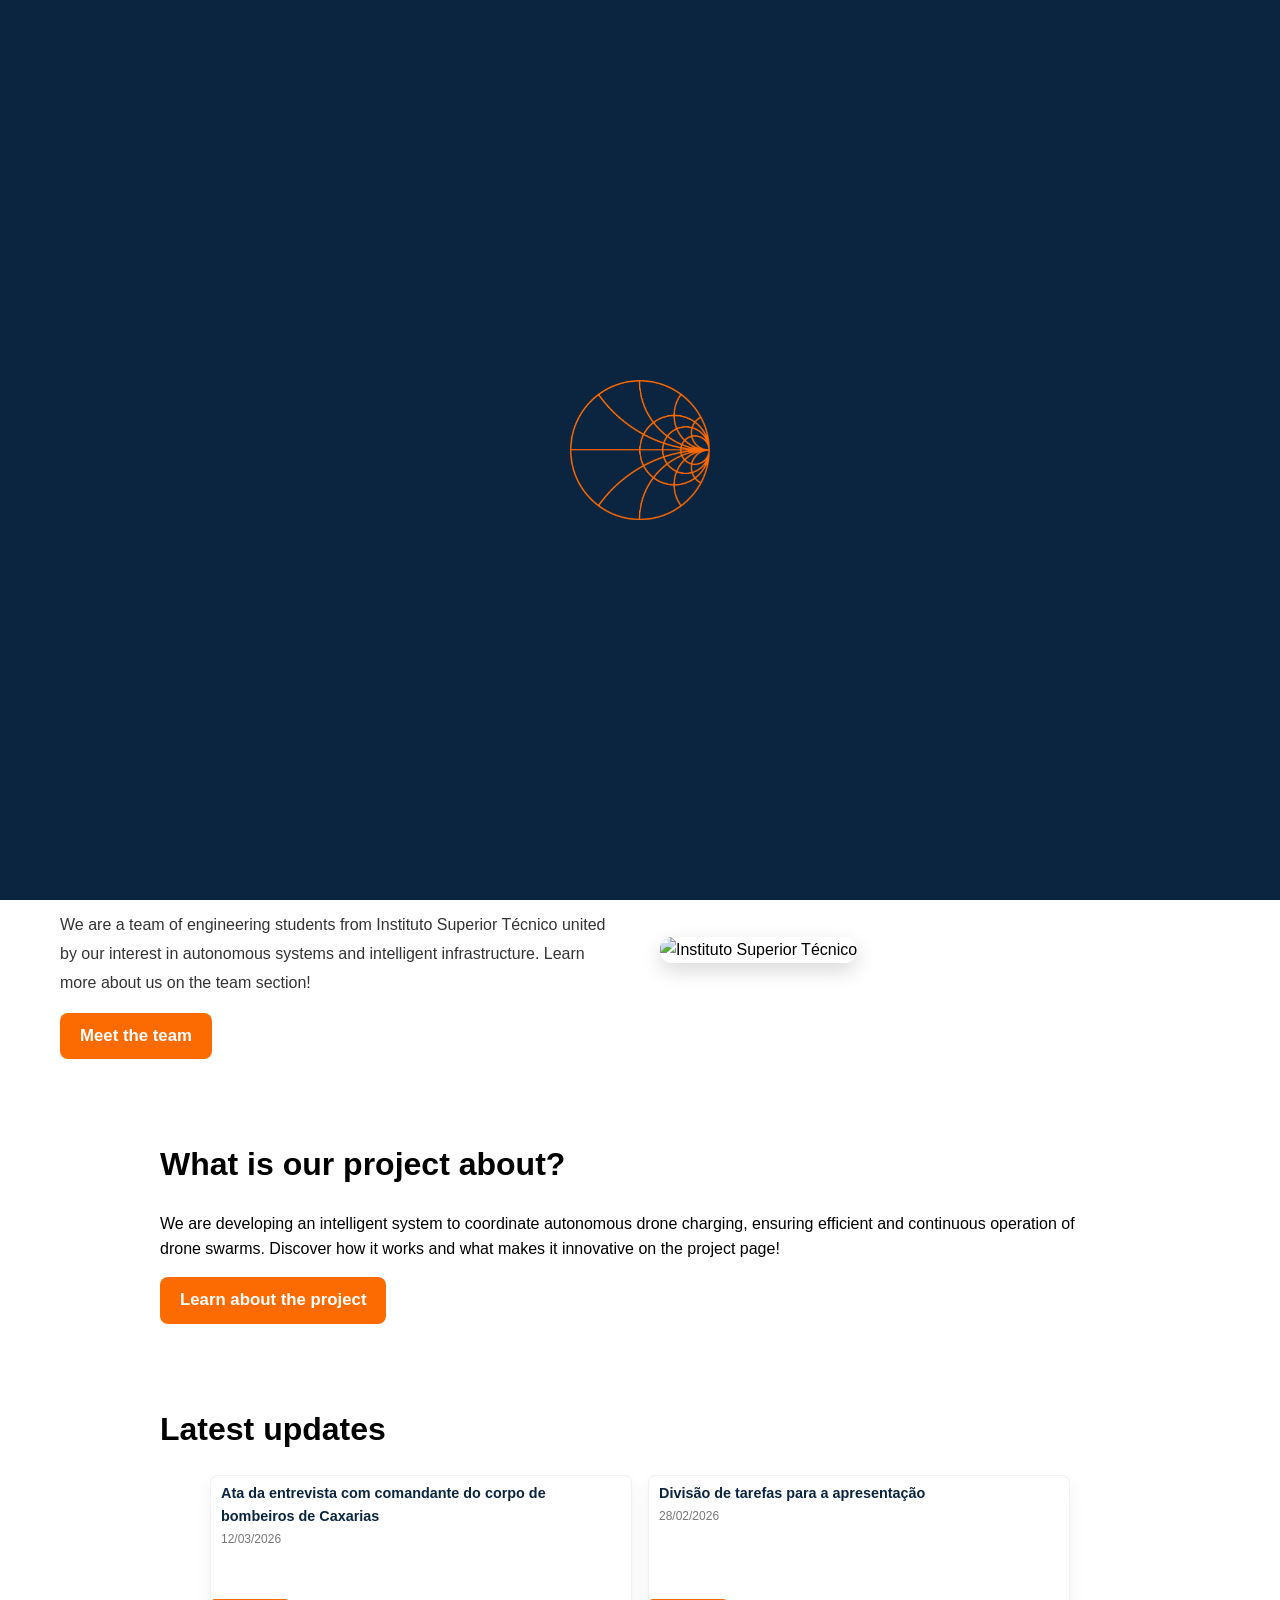
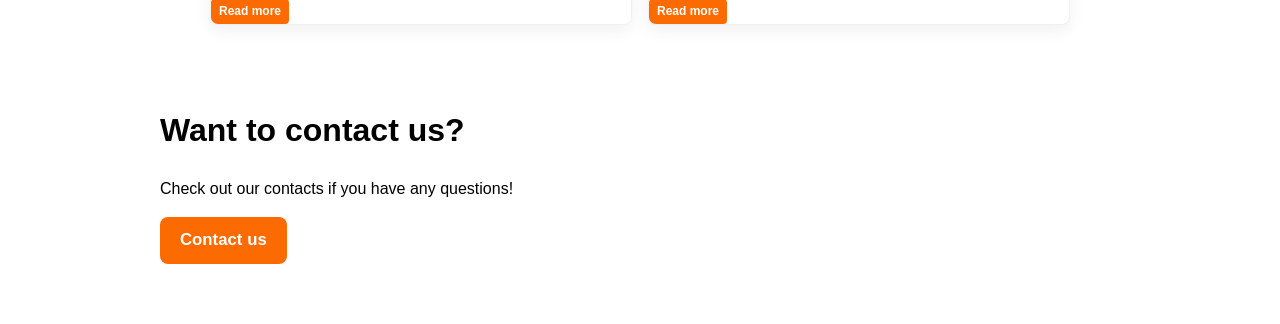
==== commit 1ca7d3e8: "formatacao blog e animacao entrada do site" ====
--- a/index.html
+++ b/index.html
@@ -7,6 +7,9 @@
     <link rel="stylesheet" href="site.css">
 </head>
 <body id="top">
+    <div id="intro">
+    <img src="images/logo2.jpeg" alt="Logo" id="introLogo">
+</div>
 
 <nav>
     <div class="logo">
--- a/site.css
+++ b/site.css
@@ -556,6 +556,93 @@
 @media (max-width: 480px) {
     .team-members {
         grid-template-columns: 1fr;
+    }
+}
+
+.blog-post {
+    max-width: 900px;
+    margin: 90px auto 40px;
+    padding: 0 16px;
+}
+
+.blog-post-card {
+    background: #fff;
+    border-radius: 14px;
+    overflow: hidden;
+    border: 1px solid #e2e5f0;
+    box-shadow: 0 10px 24px rgba(0,0,0,0.08);
+}
+
+.blog-hero-image img {
+    width: 100%;
+    height: 380px;
+    object-fit: cover;
+    display: block;
+}
+
+.blog-content {
+    padding: 22px 24px;
+}
+
+.blog-content h1 {
+    margin: 0 0 14px;
+    font-size: 2rem;
+    color: #0b173f;
+}
+
+.blog-content p {
+    margin-bottom: 14px;
+    color: #2f3858;
+    line-height: 1.6;
+    font-size: 1rem;
+}
+
+.blog-footer {
+    display: flex;
+    flex-wrap: wrap;
+    justify-content: space-between;
+    align-items: center;
+    background: #f5f7ff;
+    border-top: 1px solid #e6e9f5;
+    padding: 12px 24px;
+    gap: 12px;
+    font-size: 0.95rem;
+    color: #334169;
+}
+
+.post-date {
+    font-weight: 700;
+}
+
+.share-options {
+    display: flex;
+    align-items: center;
+    gap: 10px;
+    flex-wrap: wrap;
+}
+
+.share-options a {
+    color: #0a51d6;
+    text-decoration: none;
+    border: 1px solid #c9d1f0;
+    border-radius: 999px;
+    padding: 4px 10px;
+    background: #fff;
+    transition: background 160ms ease, color 160ms ease;
+}
+
+.share-options a:hover {
+    background: #0a51d6;
+    color: #fff;
+}
+
+@media (max-width: 700px) {
+    .blog-hero-image img {
+        height: 260px;
+    }
+
+    .blog-content h1 {
+        font-size: 1.6rem;
     }
 }
 
@@ -1104,3 +1191,50 @@
     }
 }
 
+#intro {
+    position: fixed;
+    inset: 0;
+    background: #0b2540;
+    display: flex;
+    justify-content: center;
+    align-items: center;
+    z-index: 9999;
+    transition: opacity 0.6s ease;
+}
+
+#introLogo {
+    width: 140px;
+    opacity: 0;
+    transform: scale(0.8);
+}
+
+/* entrada */
+#intro.show #introLogo {
+    animation: introIn 1s ease forwards;
+}
+
+/* movimento para navbar */
+#intro.move #introLogo {
+    animation: moveToCorner 1s ease forwards;
+}
+
+/* fade out final */
+#intro.hide {
+    opacity: 0;
+}
+
+@keyframes introIn {
+    to {
+        opacity: 1;
+        transform: scale(1);
+    }
+}
+
+@keyframes moveToCorner {
+    0% {
+        transform: scale(1) translate(0, 0);
+    }
+    100% {
+        transform: scale(0.4) translate(-300px, -200px);
+    }
+}
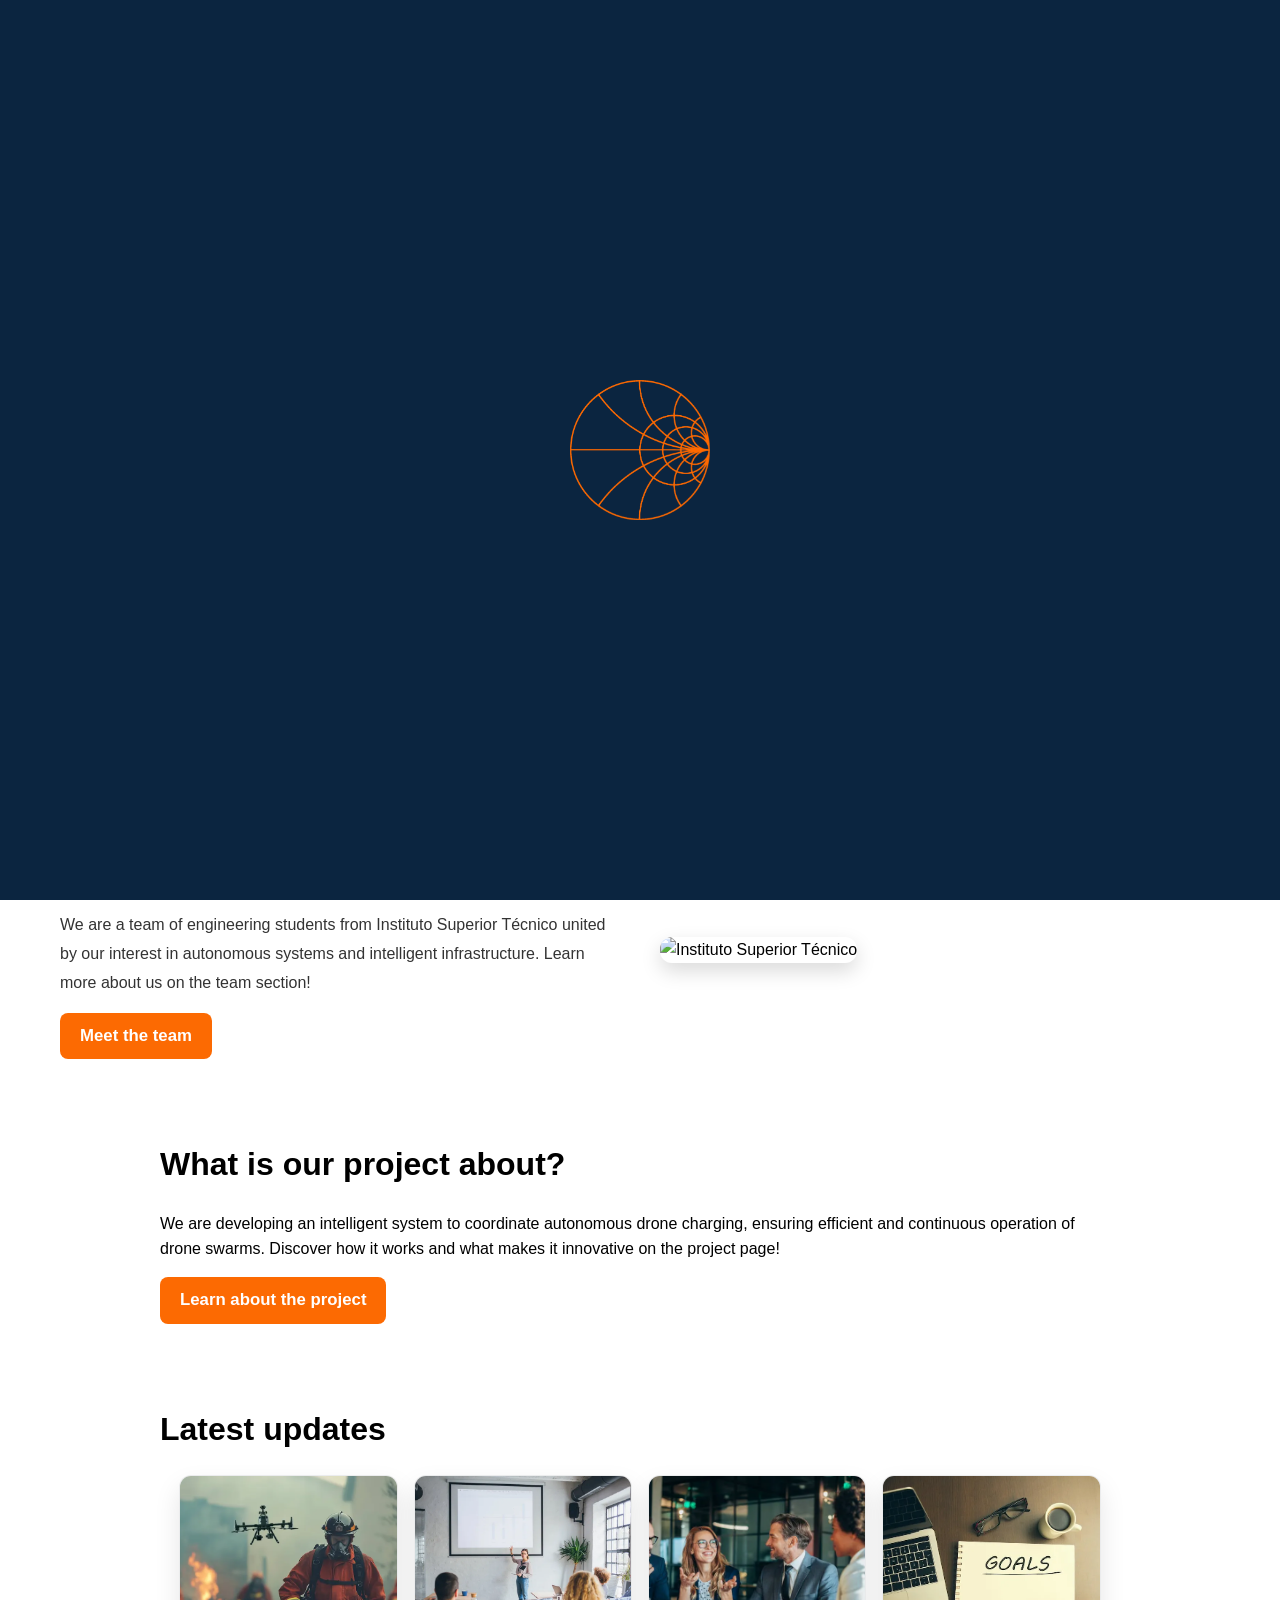
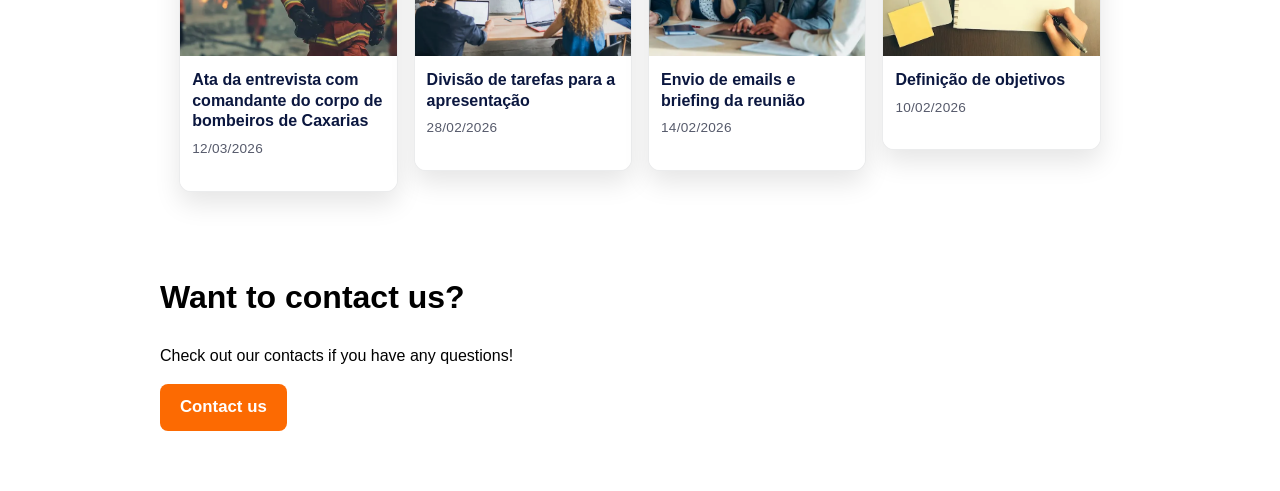
==== commit c07809af: "imagens dos posts" ====
--- a/index.html
+++ b/index.html
@@ -58,18 +58,38 @@
 <section class="blog-preview">
     <h2>Latest updates</h2>
     <div class="blog-cards">
-     <article class="blog-card">
+        <a href="12_3.html" class="blog-card">
+            <img src="images/fire.jpeg" alt="Imagem do post" class="card-image">
+            <div class="card-overlay"></div>
+            <div class="card-copy">
                 <h3>Ata da entrevista com comandante do corpo de bombeiros de Caxarias</h3>
                 <p class="date">12/03/2026</p>
-                <a href="12_3.html" class="read-more">Read more</a>
-            </article>
-
-        <!-- Blog Post 1 -->
-        <article class="blog-card">
+            </div>
+        </a>
+        <a href="28_2.html" class="blog-card">
+            <img src="images/presentation.jpeg" alt="Imagem do post" class="card-image">
+            <div class="card-overlay"></div>
+            <div class="card-copy">
                 <h3>Divisão de tarefas para a apresentação</h3>
                 <p class="date">28/02/2026</p>
-                <a href="28_2.html" class="read-more">Read more</a>
-        </article>
+            </div>
+        </a>
+        <a href="14_2.html" class="blog-card">
+                <img src="images/meeting.jpeg" alt="Imagem do post" class="card-image">
+                <div class="card-overlay"></div>
+                <div class="card-copy">
+                    <h3>Envio de emails e briefing da reunião</h3>
+                    <p class="date">14/02/2026</p>
+                </div>
+            </a>
+        <a href="10_2.html" class="blog-card">
+                <img src="images/goals.jpeg" alt="Imagem do post" class="card-image">
+                <div class="card-overlay"></div>
+                <div class="card-copy">
+                    <h3>Definição de objetivos</h3>
+                    <p class="date">10/02/2026</p>
+                </div>
+            </a>
     </div>
 </section>
 
--- a/site.css
+++ b/site.css
@@ -659,73 +659,97 @@
 }
 
 .blog-preview .blog-card {
+    position: relative;
     background: #ffffff;
-    border: 1px solid rgba(12,18,30,0.06);
-    border-radius: 8px;
+    border: 1px solid rgba(12,18,30,0.08);
+    border-radius: 12px;
     overflow: hidden;
-    box-shadow: 0 6px 16px rgba(10,20,40,0.06);
-    flex: 0 1 calc(45% - 10px); /* slightly narrower cards */
-    display: flex;
-    flex-direction: column;
-    justify-content: space-between;
-    min-height: 150px; /* small rectangle */
-}
-
-.blog-preview .blog-card .blog-image {
+    box-shadow: 0 12px 26px rgba(0,0,0,0.1);
+    flex: 0 1 calc(24% - 12px);
+    display: block;
+    text-decoration: none;
+    color: inherit;
+    min-height: 220px;
+    transition: transform 250ms ease, box-shadow 250ms ease;
+}
+
+.blog-preview .blog-cards {
+    justify-content: flex-start;
+    align-items: flex-start;
+}
+
+@media (max-width: 1000px) {
+    .blog-preview .blog-card {
+        flex: 0 1 calc(50% - 10px);
+    }
+}
+
+@media (max-width: 700px) {
+    .blog-preview .blog-card {
+        flex: 0 1 100%;
+    }
+}
+
+.blog-preview .blog-card:hover {
+    transform: translateY(-5px);
+    box-shadow: 0 16px 32px rgba(0,0,0,0.18);
+}
+
+.blog-preview .blog-card .card-image {
     width: 100%;
-    height: 70px; /* very small image */
+    height: 180px;
     object-fit: cover;
-    margin-bottom: 0;
     display: block;
 }
 
-.blog-preview .blog-card > h3,
-.blog-preview .blog-card > .date,
-.blog-preview .blog-card > p,
-.blog-preview .blog-card > .read-more {
-    padding: 0 10px; /* compact padding */
-}
-
-.blog-preview .blog-card > h3:first-of-type {
-    padding-top: 6px;
-    padding-bottom: 2px;
+.blog-preview .blog-card .card-overlay {
+    position: absolute;
+    inset: 0;
+    background: linear-gradient(180deg, rgba(0,0,0,0.15), rgba(0,0,0,0.5));
+    opacity: 0;
+    transition: opacity 220ms ease;
+    pointer-events: none;
+}
+
+.blog-preview .blog-card:hover .card-overlay {
+    opacity: 1;
+}
+
+.blog-preview .blog-card .card-copy {
+    position: relative;
+    padding: 14px 12px 16px;
+    background: #fff;
 }
 
 .blog-preview .blog-card h3 {
-    font-size: 0.9rem; /* very small heading */
     margin: 0;
-    color: #0b2540;
+    font-size: 1rem;
+    color: #0b173f;
+    line-height: 1.3;
 }
 
 .blog-preview .blog-card .date {
-    color: #777;
-    font-size: 0.75rem;
-    margin: 2px 0;
-    padding-bottom: 2px;
-}
-
-.blog-preview .blog-card p {
-    color: #333;
-    margin: 2px 0;
-    flex-grow: 1;
-    font-size: 0.8rem;
-    line-height: 1.2;
-}
-
-.blog-preview .blog-card .read-more {
-    align-self: flex-start;
-    background: #fc6a02;
-    color: white;
-    padding: 3px 8px;
-    border-radius: 4px;
-    text-decoration: none;
-    font-weight: bold;
-    font-size: 0.75rem;
-    margin-top: 2px;
-}
-
-.blog-preview .blog-card .read-more:hover {
-    background: #f75d0a;
+    margin-top: 6px;
+    color: #565a6b;
+    font-size: 0.85rem;
+    letter-spacing: 0.02em;
+}
+
+.blog-preview .card-copy::before {
+    content: "";
+    position: absolute;
+    left: 0;
+    right: 0;
+    top: 0;
+    height: 4px;
+    background: linear-gradient(90deg, #fc6a02, #ff9f43, #fc6a02);
+    transform: scaleX(0);
+    transform-origin: left;
+    transition: transform 180ms ease;
+}
+
+.blog-preview .blog-card:hover .card-copy::before {
+    transform: scaleX(1);
 }
 
 /* Space multiple .blog-cards groups and center single-card rows */
@@ -764,9 +788,11 @@
     flex: 0 1 48%;
 }
 
-/* Make stacked cards in the left column visually match spacing */
+/* Make stacked cards in each column match width and spacing */
 .blog-preview .blog-cards.columns .col .blog-card {
     min-height: unset; /* allow individual cards to size naturally when stacked */
+    flex: none;
+    width: 100%;
 }
 
 @media (max-width: 720px) {
@@ -1237,4 +1263,10 @@
     100% {
         transform: scale(0.4) translate(-300px, -200px);
     }
+}
+
+.card-image {
+    width: 100%;
+    height: 180px;
+    object-fit: cover;
 }
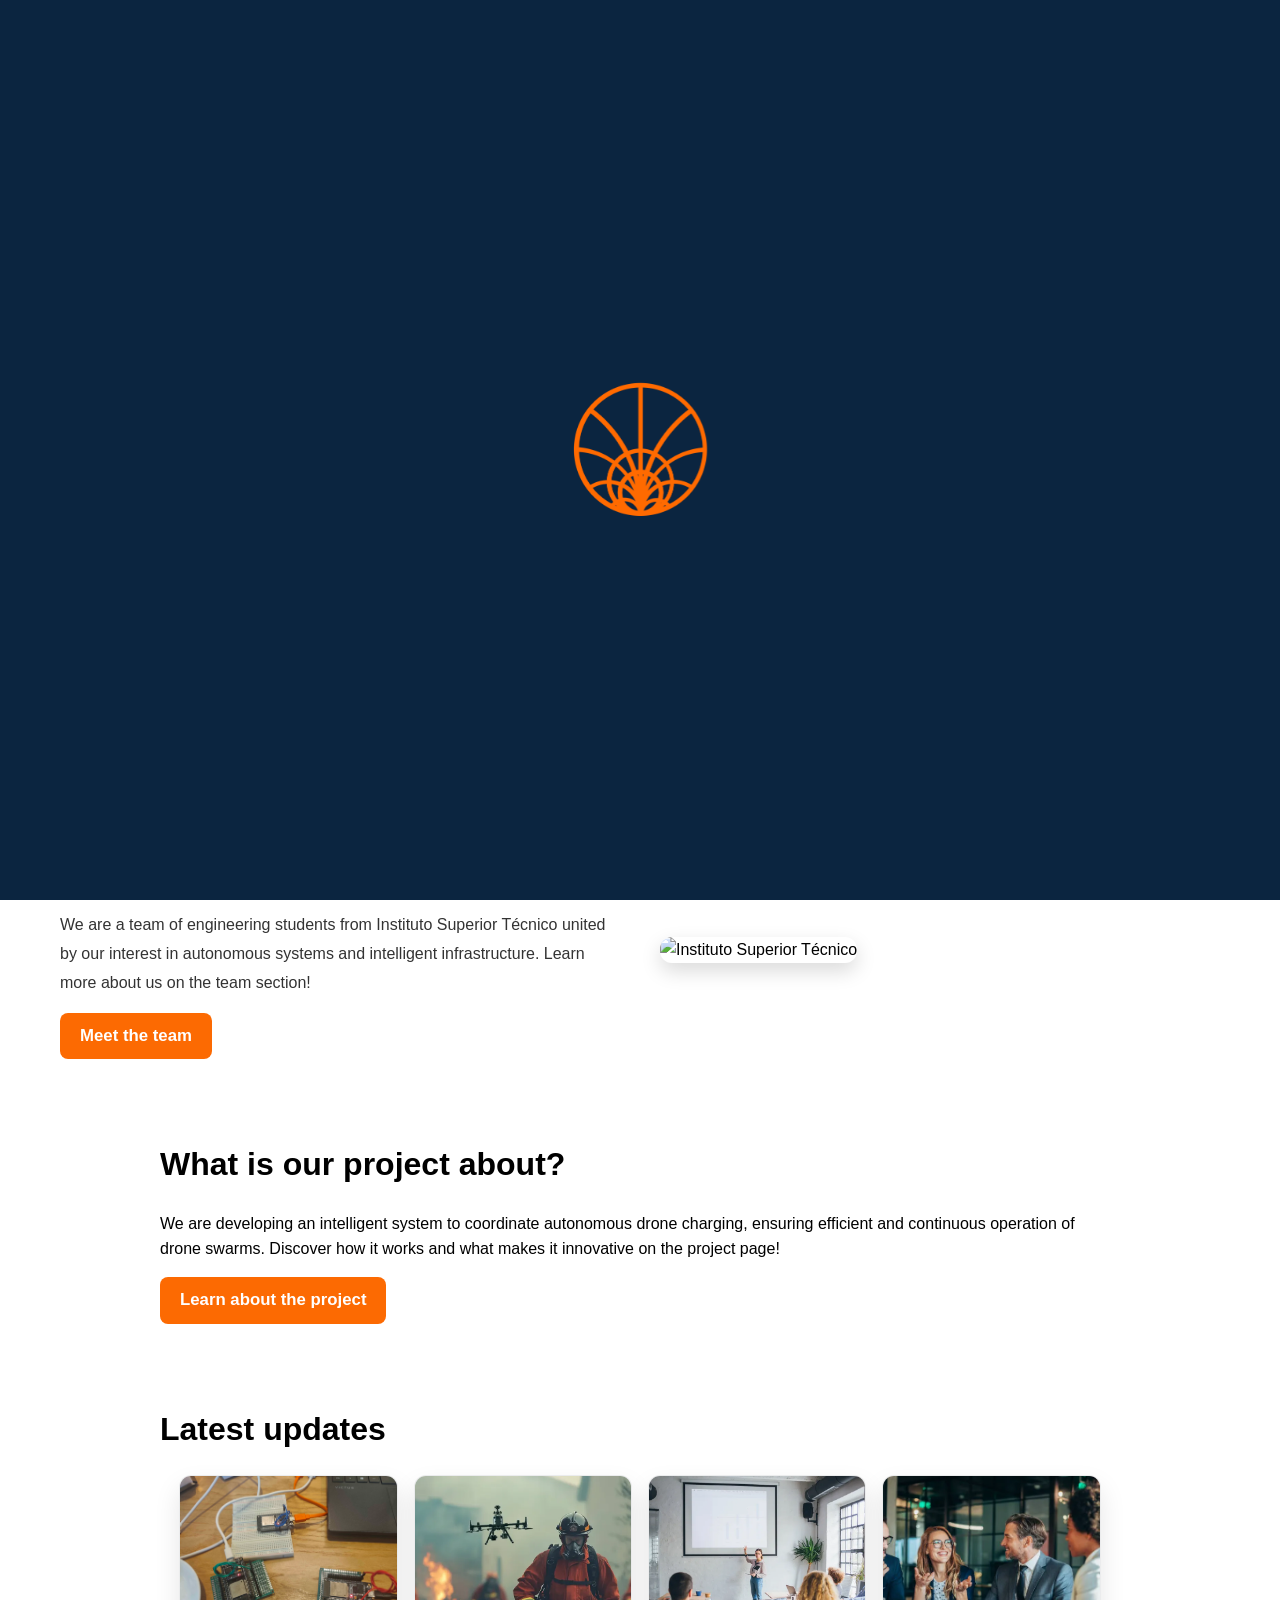
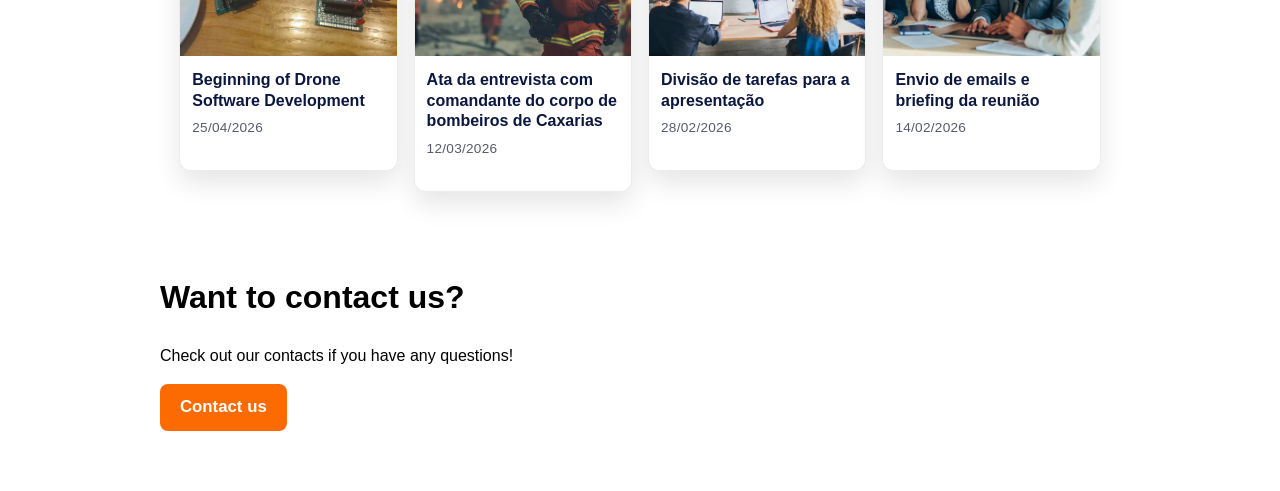
==== commit 428e3ec6: "post de 25/4" ====
--- a/index.html
+++ b/index.html
@@ -58,6 +58,14 @@
 <section class="blog-preview">
     <h2>Latest updates</h2>
     <div class="blog-cards">
+        <a href="25_4.html" class="blog-card">
+                <img src="images/connection.jpg" alt="Imagem do post" class="card-image">
+                <div class="card-overlay"></div>
+                <div class="card-copy">
+                    <h3>Beginning of Drone Software Development</h3>
+                    <p class="date">25/04/2026</p>
+                </div>
+            </a>
         <a href="12_3.html" class="blog-card">
             <img src="images/fire.jpeg" alt="Imagem do post" class="card-image">
             <div class="card-overlay"></div>
@@ -82,14 +90,6 @@
                     <p class="date">14/02/2026</p>
                 </div>
             </a>
-        <a href="10_2.html" class="blog-card">
-                <img src="images/goals.jpeg" alt="Imagem do post" class="card-image">
-                <div class="card-overlay"></div>
-                <div class="card-copy">
-                    <h3>Definição de objetivos</h3>
-                    <p class="date">10/02/2026</p>
-                </div>
-            </a>
     </div>
 </section>
 
--- a/site.css
+++ b/site.css
@@ -182,8 +182,10 @@
 }
 
 .logo img {
-    height: 55px;   /* Adjust size */
+    height: 50px;   /* Adjust size */
     width: auto;
+    position: relative;
+    top: 3px;       /* Slightly align with text */
 }
 
 
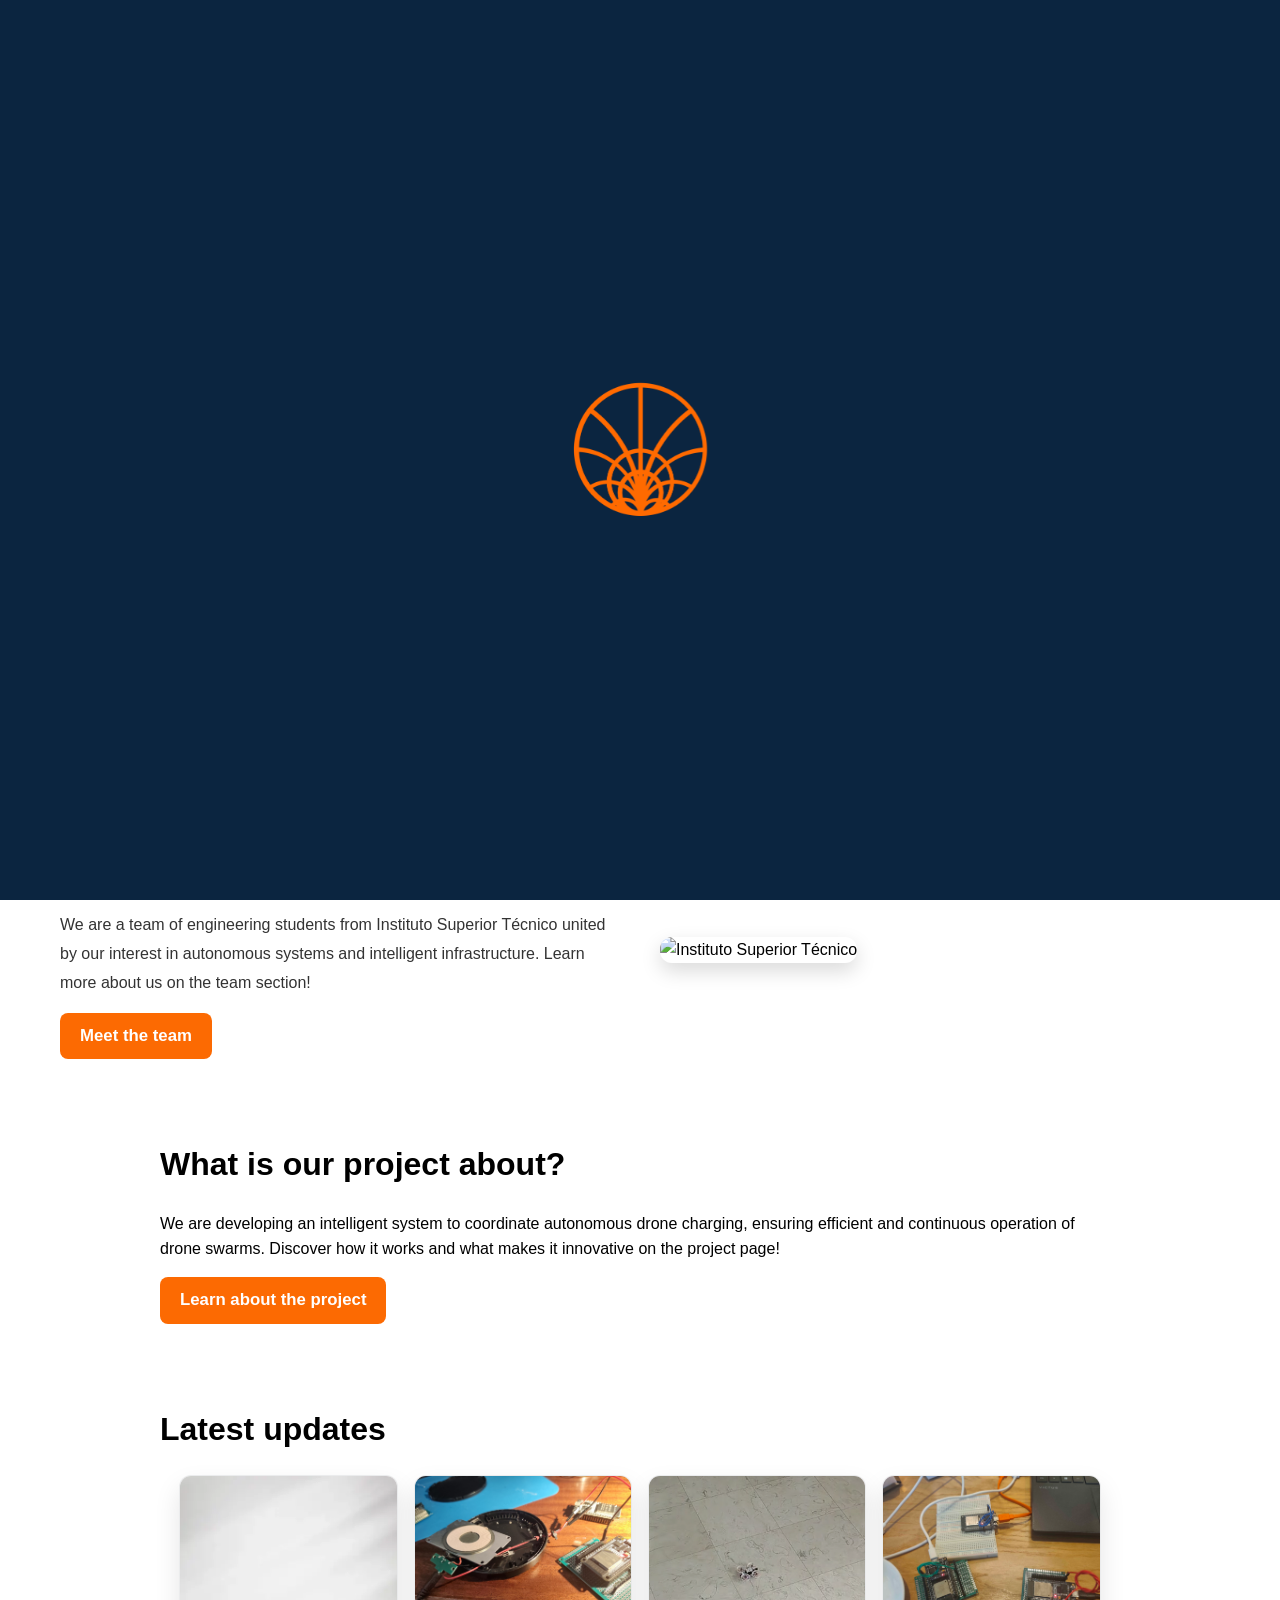
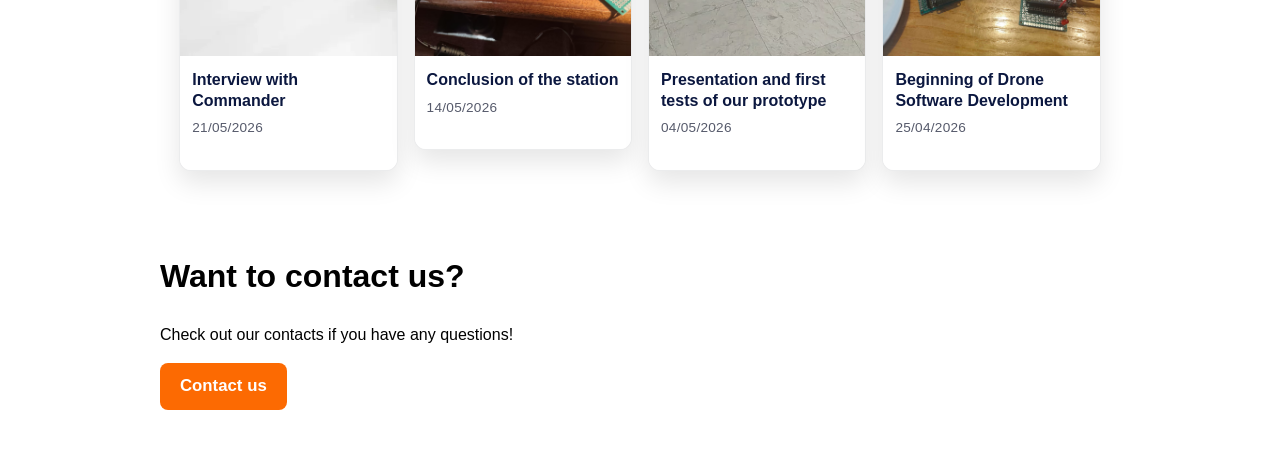
==== commit 6fee7d18: "update by Daniel" ====
--- a/index.html
+++ b/index.html
@@ -58,38 +58,38 @@
 <section class="blog-preview">
     <h2>Latest updates</h2>
     <div class="blog-cards">
-        <a href="25_4.html" class="blog-card">
-                <img src="images/connection.jpg" alt="Imagem do post" class="card-image">
+        <a href="21_5.html" class="blog-card">
+                <img src="images/white.png" alt="Imagem do post" class="card-image">
                 <div class="card-overlay"></div>
                 <div class="card-copy">
-                    <h3>Beginning of Drone Software Development</h3>
-                    <p class="date">25/04/2026</p>
+                    <h3>Interview with Commander</h3>
+                    <p class="date">21/05/2026</p>
                 </div>
             </a>
-        <a href="12_3.html" class="blog-card">
-            <img src="images/fire.jpeg" alt="Imagem do post" class="card-image">
+        <a href="14_05.html" class="blog-card">
+            <img src="images/station.jpeg" alt="Imagem do post" class="card-image">
             <div class="card-overlay"></div>
             <div class="card-copy">
-                <h3>Ata da entrevista com comandante do corpo de bombeiros de Caxarias</h3>
-                <p class="date">12/03/2026</p>
+                <h3>Conclusion of the station</h3>
+                <p class="date">14/05/2026</p>
             </div>
         </a>
-        <a href="28_2.html" class="blog-card">
-            <img src="images/presentation.jpeg" alt="Imagem do post" class="card-image">
+        <a href="4_05.html" class="blog-card">
+            <img src="images/drone.png" alt="Imagem do post" class="card-image">
             <div class="card-overlay"></div>
             <div class="card-copy">
-                <h3>Divisão de tarefas para a apresentação</h3>
-                <p class="date">28/02/2026</p>
+                <h3>Presentation and first tests of our prototype</h3>
+                <p class="date">04/05/2026</p>
             </div>
         </a>
-        <a href="14_2.html" class="blog-card">
-                <img src="images/meeting.jpeg" alt="Imagem do post" class="card-image">
-                <div class="card-overlay"></div>
-                <div class="card-copy">
-                    <h3>Envio de emails e briefing da reunião</h3>
-                    <p class="date">14/02/2026</p>
-                </div>
-            </a>
+        <a href="25_4.html" class="blog-card">
+            <img src="images/connection.jpg" alt="Imagem do post" class="card-image">
+            <div class="card-overlay"></div>
+            <div class="card-copy">
+                <h3>Beginning of Drone Software Development</h3>
+                <p class="date">25/04/2026</p>
+            </div>
+        </a>
     </div>
 </section>
 
